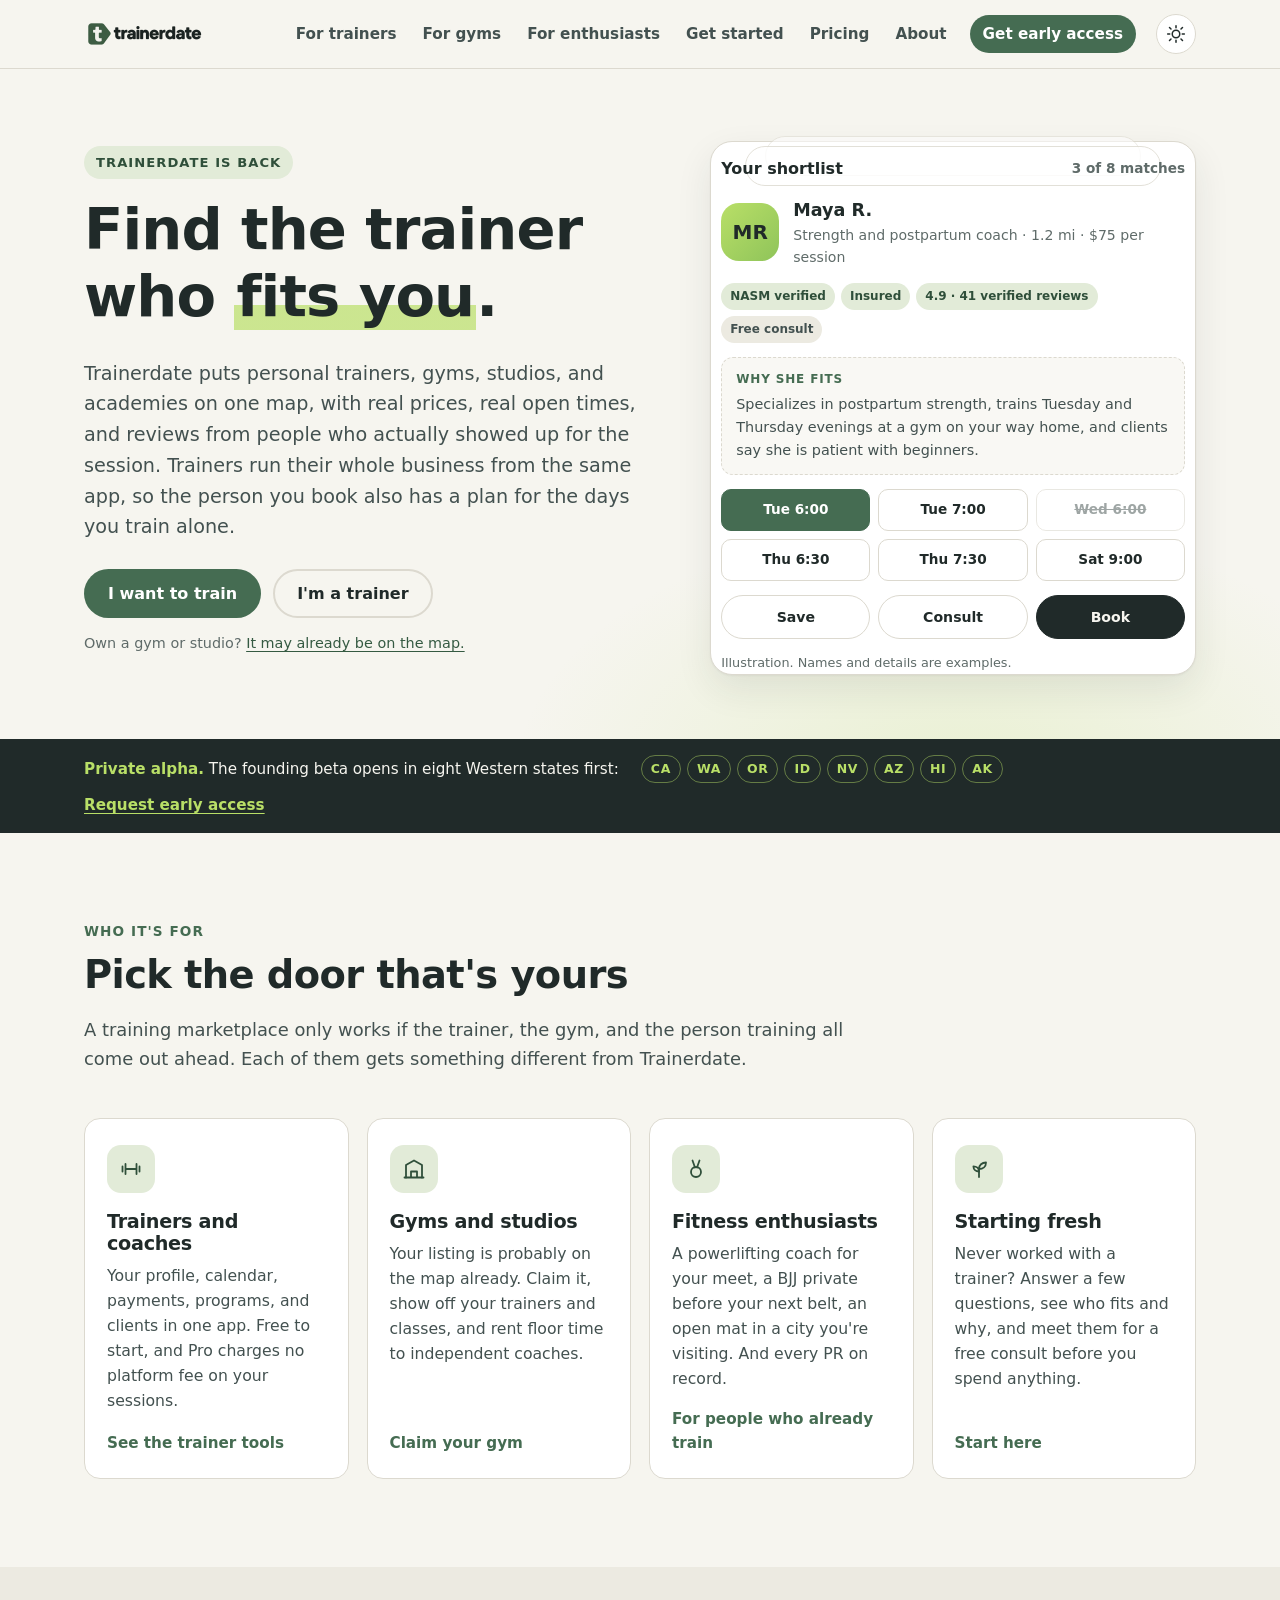
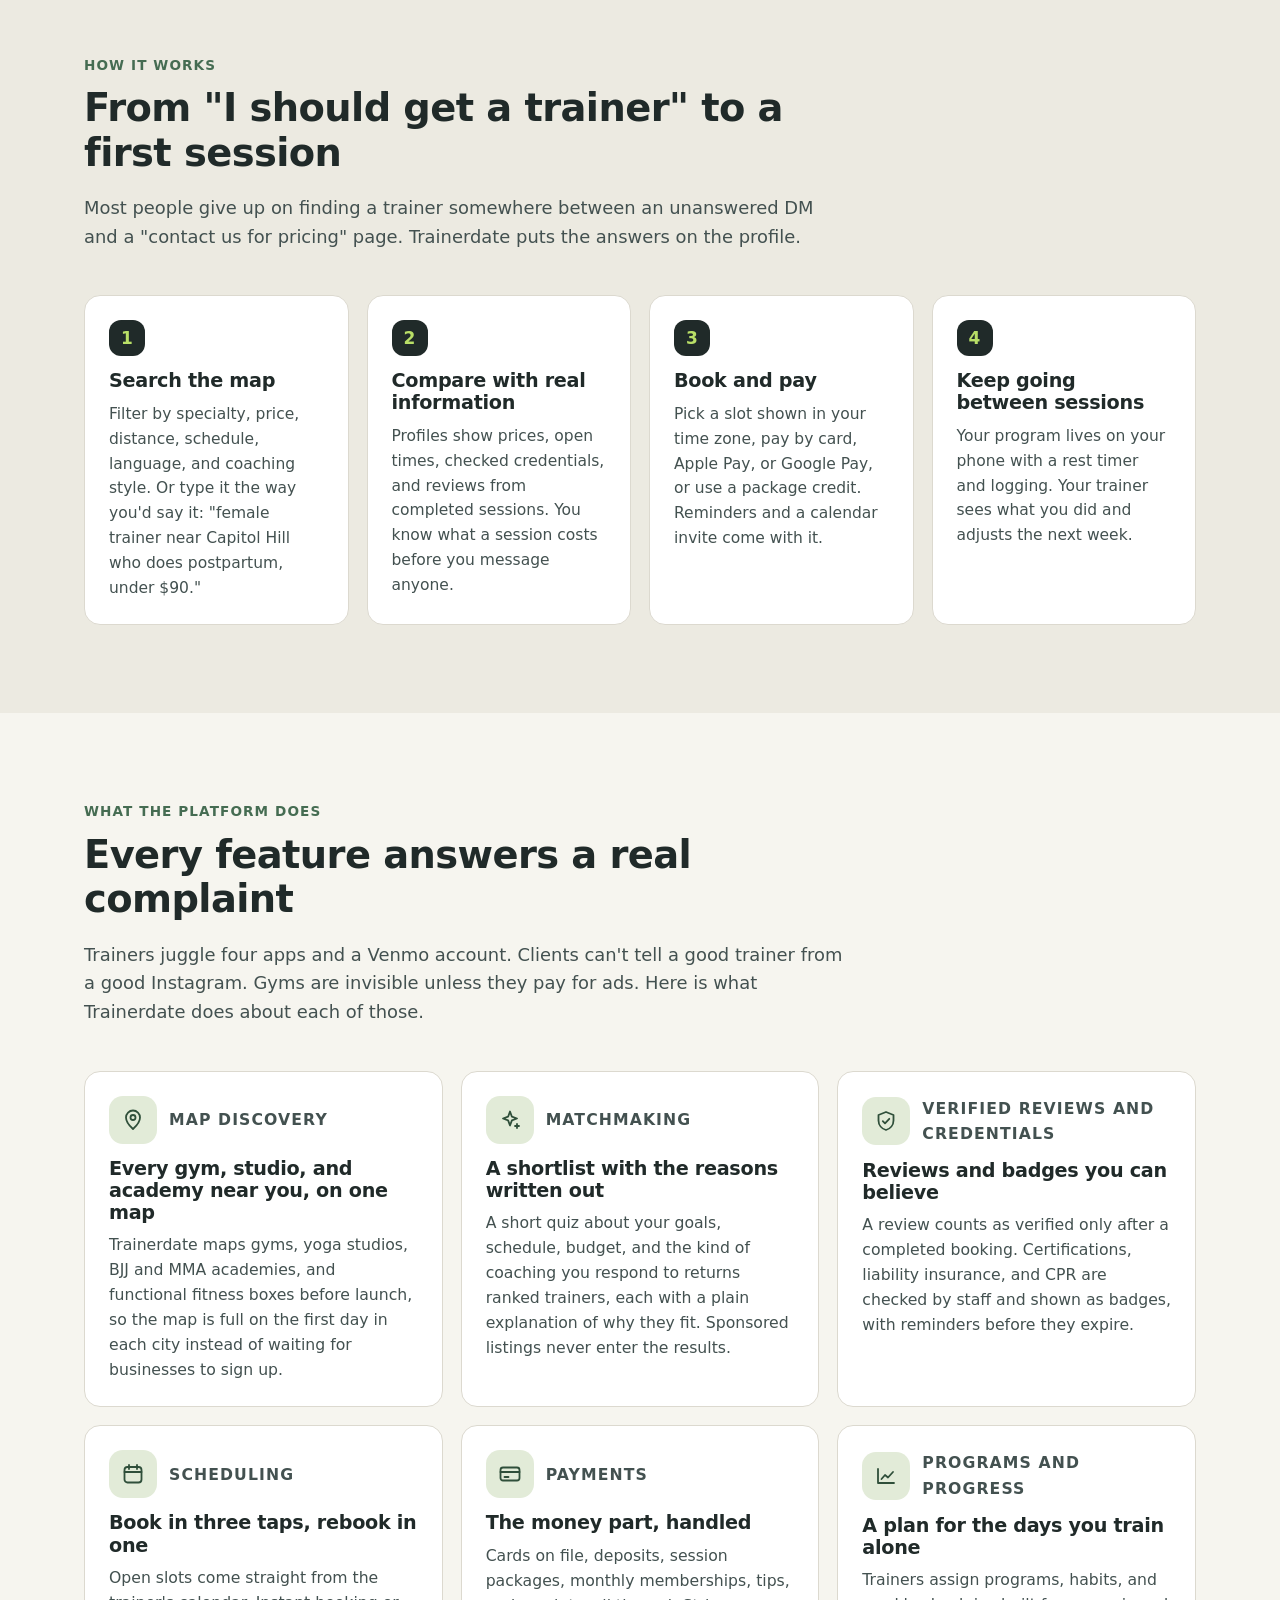
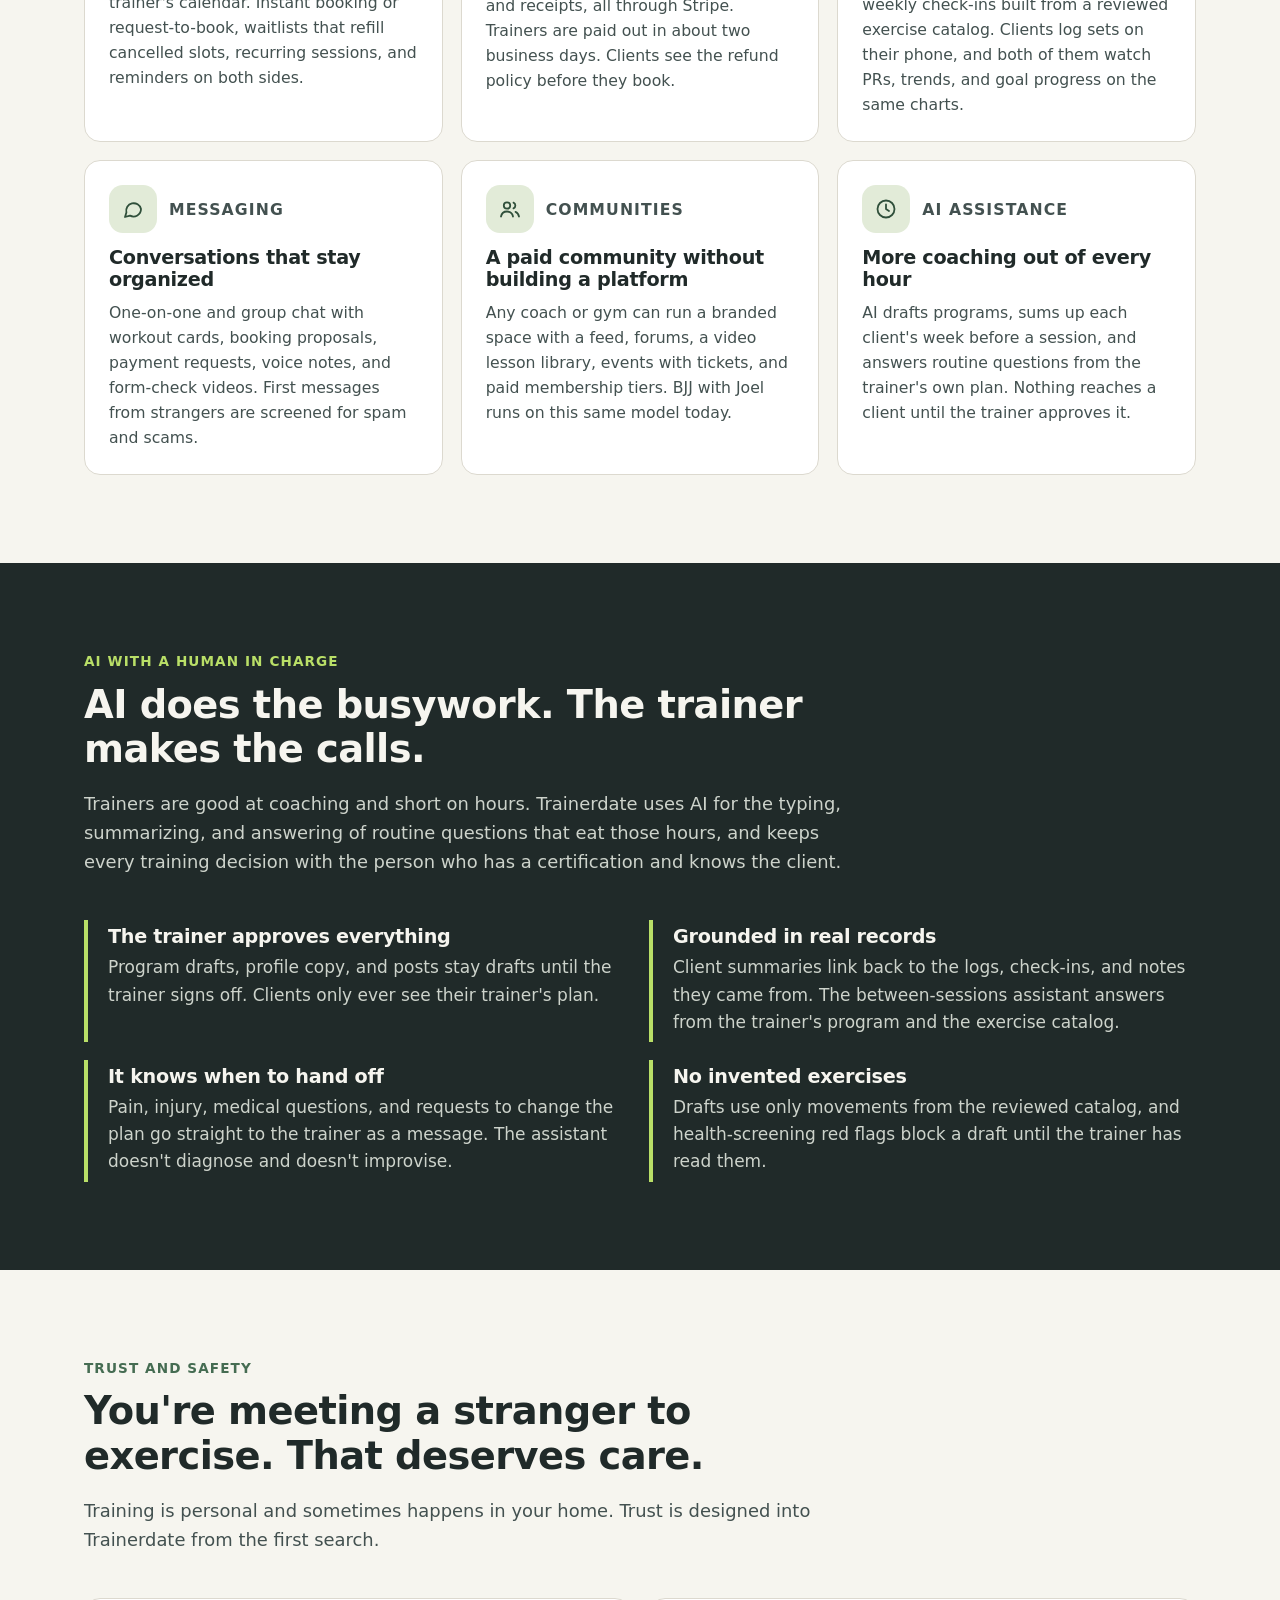
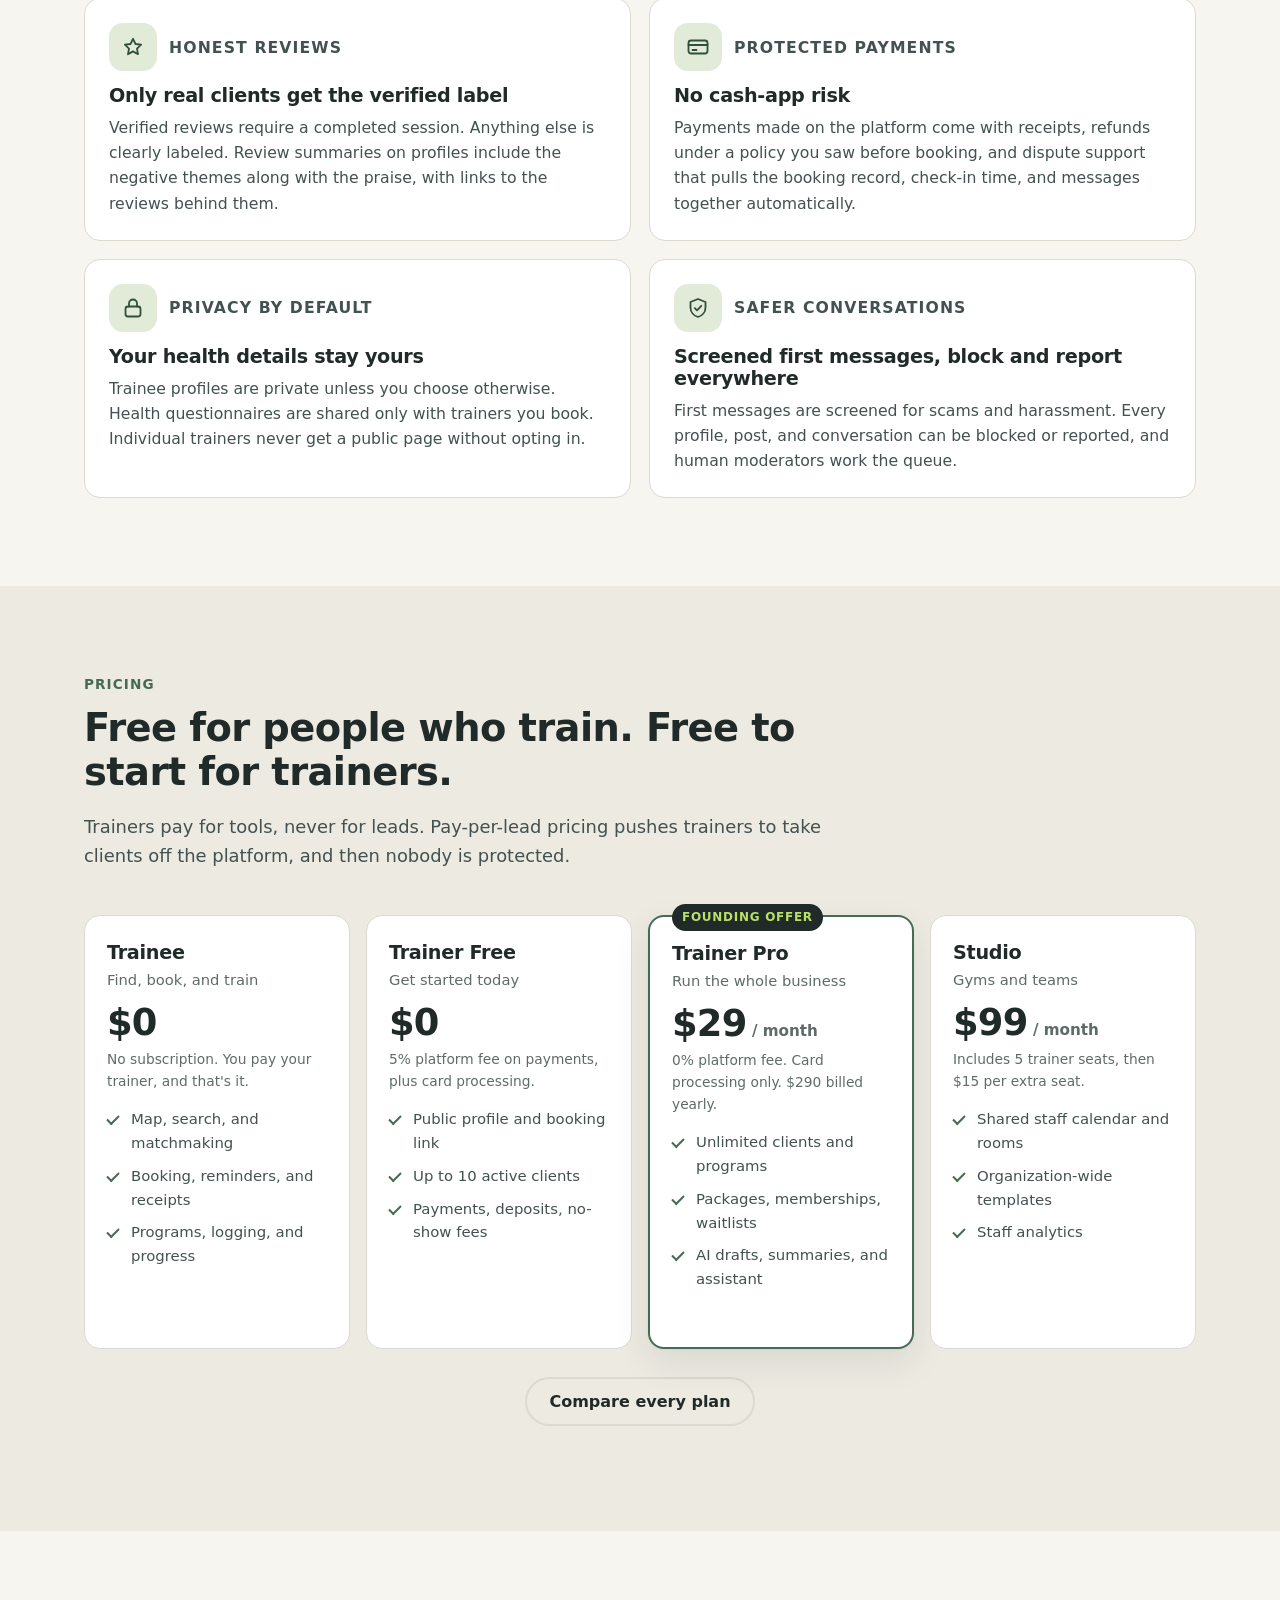
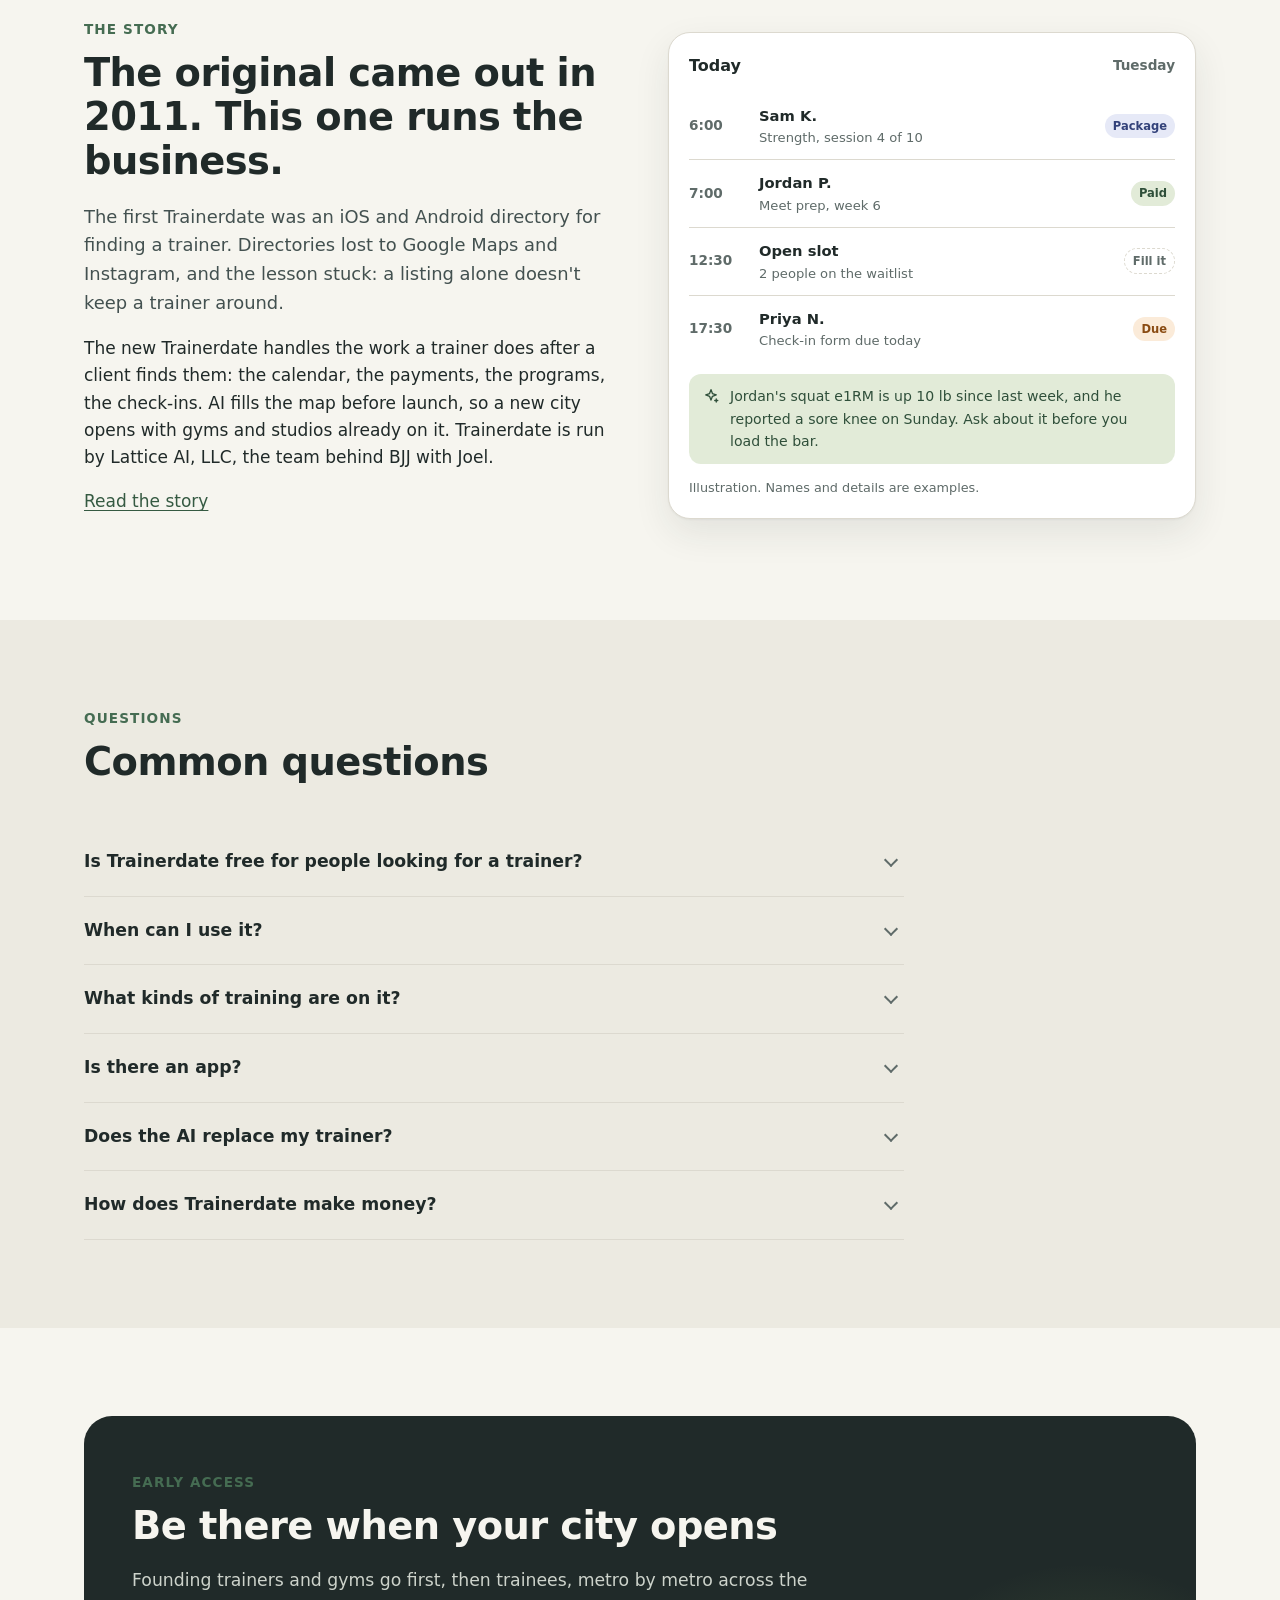
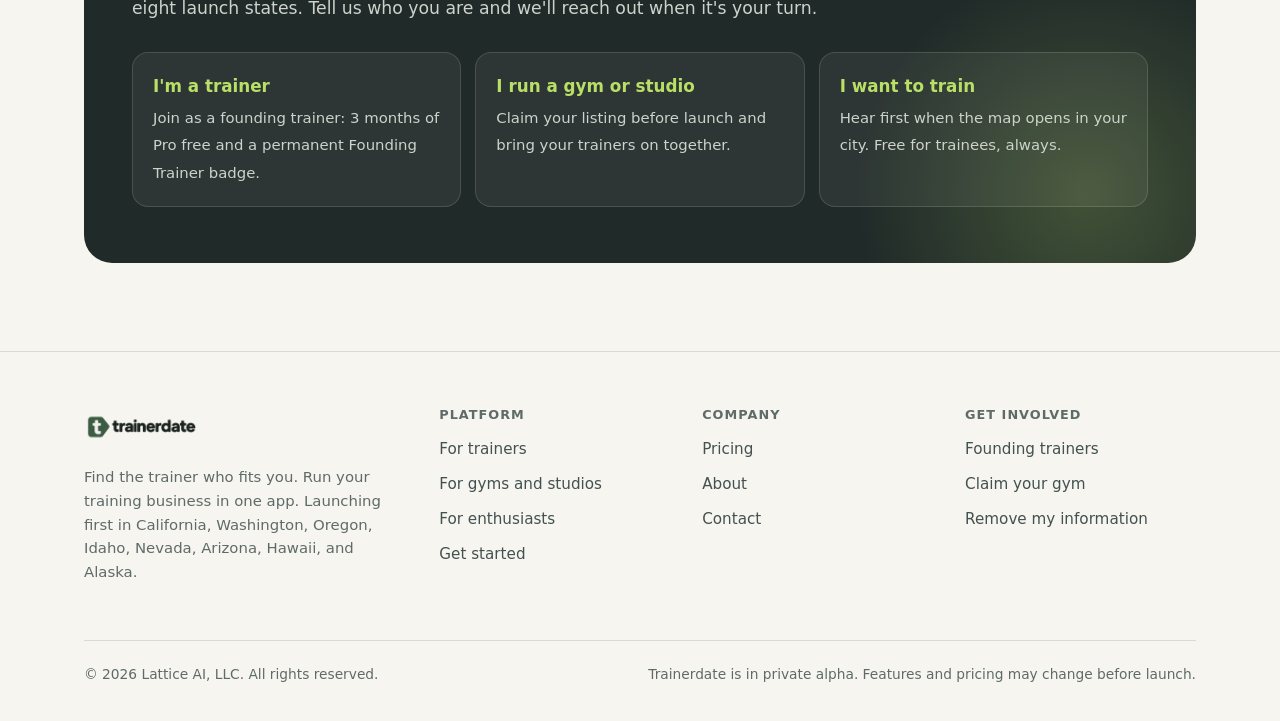
==== index.html @ c7d098d2 "Initial trainerdate.com marketing website Static site for Trainerdate with pages for trainers, gyms " ====
<!doctype html>
<html lang="en">
<head>
  <meta charset="utf-8">
  <meta name="viewport" content="width=device-width, initial-scale=1">
  <title>Trainerdate: find the trainer who fits you</title>
  <meta name="description" content="Trainers, gyms, studios, and academies on one map, with real prices, real open times, and verified reviews. Trainers run their whole business from one app. Free for trainees.">
  <meta name="theme-color" content="#202A29">
  <link rel="canonical" href="https://trainerdate.com/">
  <link rel="icon" href="assets/favicon.ico" sizes="any">
  <link rel="icon" type="image/png" sizes="192x192" href="assets/icon-192.png">
  <link rel="apple-touch-icon" href="assets/apple-touch-icon.png">
  <meta property="og:type" content="website">
  <meta property="og:site_name" content="Trainerdate">
  <meta property="og:title" content="Trainerdate: find the trainer who fits you">
  <meta property="og:description" content="Trainers, gyms, studios, and academies on one map, with real prices, real open times, and verified reviews. Trainers run their whole business from one app. Free for trainees.">
  <meta property="og:url" content="https://trainerdate.com/">
  <meta property="og:image" content="https://trainerdate.com/assets/og-image.png">
  <meta name="twitter:card" content="summary_large_image">
  <meta name="twitter:title" content="Trainerdate: find the trainer who fits you">
  <meta name="twitter:description" content="Trainers, gyms, studios, and academies on one map, with real prices, real open times, and verified reviews. Trainers run their whole business from one app. Free for trainees.">
  <meta name="twitter:image" content="https://trainerdate.com/assets/og-image.png">
  <link rel="stylesheet" href="styles.css">
  <script>
    (function () {
      try {
        var t = localStorage.getItem('td-theme');
        if (t === 'light' || t === 'dark') document.documentElement.setAttribute('data-theme', t);
      } catch (e) { /* storage unavailable */ }
    })();
  </script>
</head>
<body>
  <a class="skip-link" href="#main">Skip to content</a>

  <header class="site-header">
    <div class="container header-inner">
      <a class="brand" href="index.html" aria-label="Trainerdate home">
        <img class="logo-light" src="assets/logo-on-light.png" alt="Trainerdate" width="120" height="40">
        <img class="logo-dark" src="assets/logo-on-dark.png" alt="Trainerdate" width="120" height="40">
      </a>
      <nav class="site-nav" id="site-nav" aria-label="Main">
        <a href="trainers.html">For trainers</a>
        <a href="gyms.html">For gyms</a>
        <a href="enthusiasts.html">For enthusiasts</a>
        <a href="get-started.html">Get started</a>
        <a href="pricing.html">Pricing</a>
        <a href="about.html">About</a>
        <a class="btn btn-primary btn-small" href="#early-access">Get early access</a>
      </nav>
      <div class="header-actions">
        <button class="icon-btn" id="theme-toggle" type="button" aria-label="Switch color theme">
          <svg class="icon-sun" viewBox="0 0 24 24" aria-hidden="true"><circle cx="12" cy="12" r="4.5"/><path d="M12 2v2.5M12 19.5V22M4.2 4.2l1.8 1.8M18 18l1.8 1.8M2 12h2.5M19.5 12H22M4.2 19.8 6 18M18 6l1.8-1.8"/></svg>
          <svg class="icon-moon" viewBox="0 0 24 24" aria-hidden="true"><path d="M20 14.5A8.5 8.5 0 0 1 9.5 4a8.5 8.5 0 1 0 10.5 10.5Z"/></svg>
        </button>
        <button class="icon-btn menu-toggle" id="menu-toggle" type="button" aria-label="Open menu" aria-expanded="false" aria-controls="site-nav">
          <svg viewBox="0 0 24 24" aria-hidden="true"><path d="M4 7h16M4 12h16M4 17h16"/></svg>
        </button>
      </div>
    </div>
  </header>

  <main id="main">
    <section class="hero">
      <div class="container hero-inner">
        <div class="hero-copy">
          <p class="eyebrow">Trainerdate is back</p>
          <h1>Find the trainer who <span class="hl">fits you</span>.</h1>
          <p class="lede">Trainerdate puts personal trainers, gyms, studios, and academies on one map, with real prices, real open times, and reviews from people who actually showed up for the session. Trainers run their whole business from the same app, so the person you book also has a plan for the days you train alone.</p>
          <div class="cta-row">
            <a class="btn btn-primary" href="get-started.html">I want to train</a>
            <a class="btn btn-ghost" href="trainers.html">I'm a trainer</a>
          </div>
          <p class="fine-print">Own a gym or studio? <a href="gyms.html">It may already be on the map.</a></p>
        </div>

        <figure class="mock match-stack" aria-label="Illustration of a trainer match card">
          <div class="match-card">
            <div class="mock-title"><b>Your shortlist</b><span>3 of 8 matches</span></div>
            <div class="trainer-head">
              <div class="avatar" aria-hidden="true">MR</div>
              <div>
                <div class="trainer-name">Maya R.</div>
                <div class="trainer-meta">Strength and postpartum coach &middot; 1.2 mi &middot; $75 per session</div>
              </div>
            </div>
            <div class="badges">
              <span class="badge">NASM verified</span>
              <span class="badge">Insured</span>
              <span class="badge">4.9 &middot; 41 verified reviews</span>
              <span class="badge neutral">Free consult</span>
            </div>
            <div class="why"><b>Why she fits</b>Specializes in postpartum strength, trains Tuesday and Thursday evenings at a gym on your way home, and clients say she is patient with beginners.</div>
            <div class="slots" aria-label="Open times">
              <span class="slot on">Tue 6:00</span>
              <span class="slot">Tue 7:00</span>
              <span class="slot off">Wed 6:00</span>
              <span class="slot">Thu 6:30</span>
              <span class="slot">Thu 7:30</span>
              <span class="slot">Sat 9:00</span>
            </div>
            <div class="mock-actions" aria-hidden="true">
              <span>Save</span>
              <span>Consult</span>
              <span class="primary">Book</span>
            </div>
          </div>
          <figcaption>Illustration. Names and details are examples.</figcaption>
        </figure>
      </div>
    </section>

    <div class="status-strip">
      <div class="container">
        <span><strong>Private alpha.</strong> The founding beta opens in eight Western states first:</span>
        <span class="state-chips" aria-label="Launch states"><span>CA</span><span>WA</span><span>OR</span><span>ID</span><span>NV</span><span>AZ</span><span>HI</span><span>AK</span></span>
        <a href="#early-access">Request early access</a>
      </div>
    </div>

    <section class="section">
      <div class="container">
        <div class="section-head">
          <span class="kicker">Who it's for</span>
          <h2>Pick the door that's yours</h2>
          <p class="section-lede">A training marketplace only works if the trainer, the gym, and the person training all come out ahead. Each of them gets something different from Trainerdate.</p>
        </div>
        <div class="audiences">
          <a class="audience" href="trainers.html">
            <span class="icon-tile"><svg viewBox="0 0 24 24" aria-hidden="true"><path d="M6.5 7v10M17.5 7v10M3.5 9.5v5M20.5 9.5v5M6.5 12h11"/></svg></span>
            <h3>Trainers and coaches</h3>
            <p>Your profile, calendar, payments, programs, and clients in one app. Free to start, and Pro charges no platform fee on your sessions.</p>
            <span class="more">See the trainer tools</span>
          </a>
          <a class="audience" href="gyms.html">
            <span class="icon-tile"><svg viewBox="0 0 24 24" aria-hidden="true"><path d="M4 20.5V8l8-4.5L20 8v12.5"/><path d="M9 20.5v-6h6v6M2.5 20.5h19"/></svg></span>
            <h3>Gyms and studios</h3>
            <p>Your listing is probably on the map already. Claim it, show off your trainers and classes, and rent floor time to independent coaches.</p>
            <span class="more">Claim your gym</span>
          </a>
          <a class="audience" href="enthusiasts.html">
            <span class="icon-tile"><svg viewBox="0 0 24 24" aria-hidden="true"><circle cx="12" cy="15" r="5"/><path d="M8.5 3.5l2.5 7M15.5 3.5l-2.5 7"/></svg></span>
            <h3>Fitness enthusiasts</h3>
            <p>A powerlifting coach for your meet, a BJJ private before your next belt, an open mat in a city you're visiting. And every PR on record.</p>
            <span class="more">For people who already train</span>
          </a>
          <a class="audience" href="get-started.html">
            <span class="icon-tile"><svg viewBox="0 0 24 24" aria-hidden="true"><path d="M12 20v-8"/><path d="M12 12c0-4 3-6.5 7-6.5 0 4-3 6.5-7 6.5ZM12 14.5c0-3.2-2.4-5.2-5.6-5.2 0 3.2 2.4 5.2 5.6 5.2Z"/></svg></span>
            <h3>Starting fresh</h3>
            <p>Never worked with a trainer? Answer a few questions, see who fits and why, and meet them for a free consult before you spend anything.</p>
            <span class="more">Start here</span>
          </a>
        </div>
      </div>
    </section>

    <section class="section section-alt" id="how">
      <div class="container">
        <div class="section-head">
          <span class="kicker">How it works</span>
          <h2>From "I should get a trainer" to a first session</h2>
          <p class="section-lede">Most people give up on finding a trainer somewhere between an unanswered DM and a "contact us for pricing" page. Trainerdate puts the answers on the profile.</p>
        </div>
        <ol class="steps">
          <li>
            <span class="step-num">1</span>
            <h3>Search the map</h3>
            <p>Filter by specialty, price, distance, schedule, language, and coaching style. Or type it the way you'd say it: "female trainer near Capitol Hill who does postpartum, under $90."</p>
          </li>
          <li>
            <span class="step-num">2</span>
            <h3>Compare with real information</h3>
            <p>Profiles show prices, open times, checked credentials, and reviews from completed sessions. You know what a session costs before you message anyone.</p>
          </li>
          <li>
            <span class="step-num">3</span>
            <h3>Book and pay</h3>
            <p>Pick a slot shown in your time zone, pay by card, Apple Pay, or Google Pay, or use a package credit. Reminders and a calendar invite come with it.</p>
          </li>
          <li>
            <span class="step-num">4</span>
            <h3>Keep going between sessions</h3>
            <p>Your program lives on your phone with a rest timer and logging. Your trainer sees what you did and adjusts the next week.</p>
          </li>
        </ol>
      </div>
    </section>

    <section class="section">
      <div class="container">
        <div class="section-head">
          <span class="kicker">What the platform does</span>
          <h2>Every feature answers a real complaint</h2>
          <p class="section-lede">Trainers juggle four apps and a Venmo account. Clients can't tell a good trainer from a good Instagram. Gyms are invisible unless they pay for ads. Here is what Trainerdate does about each of those.</p>
        </div>
        <div class="caps">
          <article class="cap">
            <div class="cap-top"><span class="icon-tile"><svg viewBox="0 0 24 24" aria-hidden="true"><path d="M12 21s-7-6.2-7-11.5A7 7 0 0 1 19 9.5C19 14.8 12 21 12 21Z"/><circle cx="12" cy="9.5" r="2.5"/></svg></span><p class="cap-label">Map discovery</p></div>
            <h3>Every gym, studio, and academy near you, on one map</h3>
            <p>Trainerdate maps gyms, yoga studios, BJJ and MMA academies, and functional fitness boxes before launch, so the map is full on the first day in each city instead of waiting for businesses to sign up.</p>
          </article>
          <article class="cap">
            <div class="cap-top"><span class="icon-tile"><svg viewBox="0 0 24 24" aria-hidden="true"><path d="M12 3.5l1.9 5.2 5.1 1.8-5.1 1.9L12 17.5l-1.9-5.1L5 10.5l5.1-1.8Z"/><path d="M19 16v4M17 18h4"/></svg></span><p class="cap-label">Matchmaking</p></div>
            <h3>A shortlist with the reasons written out</h3>
            <p>A short quiz about your goals, schedule, budget, and the kind of coaching you respond to returns ranked trainers, each with a plain explanation of why they fit. Sponsored listings never enter the results.</p>
          </article>
          <article class="cap">
            <div class="cap-top"><span class="icon-tile"><svg viewBox="0 0 24 24" aria-hidden="true"><path d="M12 3l7.5 3v5.5c0 4.6-3.2 8.3-7.5 9.5-4.3-1.2-7.5-4.9-7.5-9.5V6Z"/><path d="M8.8 12.2l2.2 2.2 4.3-4.6"/></svg></span><p class="cap-label">Verified reviews and credentials</p></div>
            <h3>Reviews and badges you can believe</h3>
            <p>A review counts as verified only after a completed booking. Certifications, liability insurance, and CPR are checked by staff and shown as badges, with reminders before they expire.</p>
          </article>
          <article class="cap">
            <div class="cap-top"><span class="icon-tile"><svg viewBox="0 0 24 24" aria-hidden="true"><rect x="3.5" y="5" width="17" height="15.5" rx="3"/><path d="M3.5 10h17M8 3v4M16 3v4"/></svg></span><p class="cap-label">Scheduling</p></div>
            <h3>Book in three taps, rebook in one</h3>
            <p>Open slots come straight from the trainer's calendar. Instant booking or request-to-book, waitlists that refill cancelled slots, recurring sessions, and reminders on both sides.</p>
          </article>
          <article class="cap">
            <div class="cap-top"><span class="icon-tile"><svg viewBox="0 0 24 24" aria-hidden="true"><rect x="2.5" y="5.5" width="19" height="13" rx="2.5"/><path d="M2.5 10h19M6.5 15h4"/></svg></span><p class="cap-label">Payments</p></div>
            <h3>The money part, handled</h3>
            <p>Cards on file, deposits, session packages, monthly memberships, tips, and receipts, all through Stripe. Trainers are paid out in about two business days. Clients see the refund policy before they book.</p>
          </article>
          <article class="cap">
            <div class="cap-top"><span class="icon-tile"><svg viewBox="0 0 24 24" aria-hidden="true"><path d="M4 19V5M4 19h16"/><path d="M7.5 15l3.5-4 3 2.5L19 8"/></svg></span><p class="cap-label">Programs and progress</p></div>
            <h3>A plan for the days you train alone</h3>
            <p>Trainers assign programs, habits, and weekly check-ins built from a reviewed exercise catalog. Clients log sets on their phone, and both of them watch PRs, trends, and goal progress on the same charts.</p>
          </article>
          <article class="cap">
            <div class="cap-top"><span class="icon-tile"><svg viewBox="0 0 24 24" aria-hidden="true"><path d="M20 12a7.5 7.5 0 0 1-11 6.6L4 20l1.4-4.5A7.5 7.5 0 1 1 20 12Z"/></svg></span><p class="cap-label">Messaging</p></div>
            <h3>Conversations that stay organized</h3>
            <p>One-on-one and group chat with workout cards, booking proposals, payment requests, voice notes, and form-check videos. First messages from strangers are screened for spam and scams.</p>
          </article>
          <article class="cap">
            <div class="cap-top"><span class="icon-tile"><svg viewBox="0 0 24 24" aria-hidden="true"><circle cx="9" cy="8.5" r="3.2"/><path d="M3 19.5c.6-3.2 3-5 6-5s5.4 1.8 6 5"/><path d="M15.5 5.6a3.2 3.2 0 0 1 0 5.8M17.5 14.8c1.8.6 3 2.2 3.5 4.7"/></svg></span><p class="cap-label">Communities</p></div>
            <h3>A paid community without building a platform</h3>
            <p>Any coach or gym can run a branded space with a feed, forums, a video lesson library, events with tickets, and paid membership tiers. BJJ with Joel runs on this same model today.</p>
          </article>
          <article class="cap">
            <div class="cap-top"><span class="icon-tile"><svg viewBox="0 0 24 24" aria-hidden="true"><circle cx="12" cy="12" r="8.5"/><path d="M12 7.5V12l3 2"/></svg></span><p class="cap-label">AI assistance</p></div>
            <h3>More coaching out of every hour</h3>
            <p>AI drafts programs, sums up each client's week before a session, and answers routine questions from the trainer's own plan. Nothing reaches a client until the trainer approves it.</p>
          </article>
        </div>
      </div>
    </section>

    <section class="section band-dark">
      <div class="container">
        <div class="section-head">
          <span class="kicker">AI with a human in charge</span>
          <h2>AI does the busywork. The trainer makes the calls.</h2>
          <p class="section-lede">Trainers are good at coaching and short on hours. Trainerdate uses AI for the typing, summarizing, and answering of routine questions that eat those hours, and keeps every training decision with the person who has a certification and knows the client.</p>
        </div>
        <div class="principles">
          <div class="principle">
            <h3>The trainer approves everything</h3>
            <p>Program drafts, profile copy, and posts stay drafts until the trainer signs off. Clients only ever see their trainer's plan.</p>
          </div>
          <div class="principle">
            <h3>Grounded in real records</h3>
            <p>Client summaries link back to the logs, check-ins, and notes they came from. The between-sessions assistant answers from the trainer's program and the exercise catalog.</p>
          </div>
          <div class="principle">
            <h3>It knows when to hand off</h3>
            <p>Pain, injury, medical questions, and requests to change the plan go straight to the trainer as a message. The assistant doesn't diagnose and doesn't improvise.</p>
          </div>
          <div class="principle">
            <h3>No invented exercises</h3>
            <p>Drafts use only movements from the reviewed catalog, and health-screening red flags block a draft until the trainer has read them.</p>
          </div>
        </div>
      </div>
    </section>

    <section class="section">
      <div class="container">
        <div class="section-head">
          <span class="kicker">Trust and safety</span>
          <h2>You're meeting a stranger to exercise. That deserves care.</h2>
          <p class="section-lede">Training is personal and sometimes happens in your home. Trust is designed into Trainerdate from the first search.</p>
        </div>
        <div class="caps two">
          <article class="cap">
            <div class="cap-top"><span class="icon-tile"><svg viewBox="0 0 24 24" aria-hidden="true"><path d="M12 3.8l2.5 5.2 5.6.7-4.1 3.9 1 5.6-5-2.8-5 2.8 1-5.6-4.1-3.9 5.6-.7Z"/></svg></span><p class="cap-label">Honest reviews</p></div>
            <h3>Only real clients get the verified label</h3>
            <p>Verified reviews require a completed session. Anything else is clearly labeled. Review summaries on profiles include the negative themes along with the praise, with links to the reviews behind them.</p>
          </article>
          <article class="cap">
            <div class="cap-top"><span class="icon-tile"><svg viewBox="0 0 24 24" aria-hidden="true"><rect x="2.5" y="5.5" width="19" height="13" rx="2.5"/><path d="M2.5 10h19M6.5 15h4"/></svg></span><p class="cap-label">Protected payments</p></div>
            <h3>No cash-app risk</h3>
            <p>Payments made on the platform come with receipts, refunds under a policy you saw before booking, and dispute support that pulls the booking record, check-in time, and messages together automatically.</p>
          </article>
          <article class="cap">
            <div class="cap-top"><span class="icon-tile"><svg viewBox="0 0 24 24" aria-hidden="true"><rect x="4.5" y="10.5" width="15" height="10" rx="2.5"/><path d="M8 10.5V7.5a4 4 0 0 1 8 0v3"/></svg></span><p class="cap-label">Privacy by default</p></div>
            <h3>Your health details stay yours</h3>
            <p>Trainee profiles are private unless you choose otherwise. Health questionnaires are shared only with trainers you book. Individual trainers never get a public page without opting in.</p>
          </article>
          <article class="cap">
            <div class="cap-top"><span class="icon-tile"><svg viewBox="0 0 24 24" aria-hidden="true"><path d="M12 3l7.5 3v5.5c0 4.6-3.2 8.3-7.5 9.5-4.3-1.2-7.5-4.9-7.5-9.5V6Z"/><path d="M8.8 12.2l2.2 2.2 4.3-4.6"/></svg></span><p class="cap-label">Safer conversations</p></div>
            <h3>Screened first messages, block and report everywhere</h3>
            <p>First messages are screened for scams and harassment. Every profile, post, and conversation can be blocked or reported, and human moderators work the queue.</p>
          </article>
        </div>
      </div>
    </section>

    <section class="section section-alt">
      <div class="container">
        <div class="section-head">
          <span class="kicker">Pricing</span>
          <h2>Free for people who train. Free to start for trainers.</h2>
          <p class="section-lede">Trainers pay for tools, never for leads. Pay-per-lead pricing pushes trainers to take clients off the platform, and then nobody is protected.</p>
        </div>
        <div class="plans">
          <div class="plan">
            <h3>Trainee</h3>
            <p class="for">Find, book, and train</p>
            <div class="price">$0</div>
            <p class="price-note">No subscription. You pay your trainer, and that's it.</p>
            <ul><li>Map, search, and matchmaking</li><li>Booking, reminders, and receipts</li><li>Programs, logging, and progress</li></ul>
          </div>
          <div class="plan">
            <h3>Trainer Free</h3>
            <p class="for">Get started today</p>
            <div class="price">$0</div>
            <p class="price-note">5% platform fee on payments, plus card processing.</p>
            <ul><li>Public profile and booking link</li><li>Up to 10 active clients</li><li>Payments, deposits, no-show fees</li></ul>
          </div>
          <div class="plan featured">
            <span class="ribbon">Founding offer</span>
            <h3>Trainer Pro</h3>
            <p class="for">Run the whole business</p>
            <div class="price">$29<small> / month</small></div>
            <p class="price-note">0% platform fee. Card processing only. $290 billed yearly.</p>
            <ul><li>Unlimited clients and programs</li><li>Packages, memberships, waitlists</li><li>AI drafts, summaries, and assistant</li></ul>
          </div>
          <div class="plan">
            <h3>Studio</h3>
            <p class="for">Gyms and teams</p>
            <div class="price">$99<small> / month</small></div>
            <p class="price-note">Includes 5 trainer seats, then $15 per extra seat.</p>
            <ul><li>Shared staff calendar and rooms</li><li>Organization-wide templates</li><li>Staff analytics</li></ul>
          </div>
        </div>
        <p class="center" style="margin-top: 28px;"><a class="btn btn-ghost" href="pricing.html">Compare every plan</a></p>
      </div>
    </section>

    <section class="section">
      <div class="container feature-row">
        <div class="feature-copy">
          <span class="kicker">The story</span>
          <h2>The original came out in 2011. This one runs the business.</h2>
          <p class="section-lede">The first Trainerdate was an iOS and Android directory for finding a trainer. Directories lost to Google Maps and Instagram, and the lesson stuck: a listing alone doesn't keep a trainer around.</p>
          <p>The new Trainerdate handles the work a trainer does after a client finds them: the calendar, the payments, the programs, the check-ins. AI fills the map before launch, so a new city opens with gyms and studios already on it. Trainerdate is run by Lattice AI, LLC, the team behind BJJ with Joel.</p>
          <p><a href="about.html">Read the story</a></p>
        </div>
        <figure class="mock" aria-label="Illustration of a trainer's day">
          <div class="mock-title"><b>Today</b><span>Tuesday</span></div>
          <ul class="agenda">
            <li><time>6:00</time><span class="who">Sam K.<span class="what">Strength, session 4 of 10</span></span><span class="pill pack">Package</span></li>
            <li><time>7:00</time><span class="who">Jordan P.<span class="what">Meet prep, week 6</span></span><span class="pill paid">Paid</span></li>
            <li><time>12:30</time><span class="who">Open slot<span class="what">2 people on the waitlist</span></span><span class="pill gap">Fill it</span></li>
            <li><time>17:30</time><span class="who">Priya N.<span class="what">Check-in form due today</span></span><span class="pill due">Due</span></li>
          </ul>
          <div class="ai-note"><svg viewBox="0 0 24 24" aria-hidden="true"><path d="M12 3.5l1.9 5.2 5.1 1.8-5.1 1.9L12 17.5l-1.9-5.1L5 10.5l5.1-1.8Z"/><path d="M19 16v4M17 18h4"/></svg><span>Jordan's squat e1RM is up 10 lb since last week, and he reported a sore knee on Sunday. Ask about it before you load the bar.</span></div>
          <figcaption>Illustration. Names and details are examples.</figcaption>
        </figure>
      </div>
    </section>

    <section class="section section-alt">
      <div class="container">
        <div class="section-head">
          <span class="kicker">Questions</span>
          <h2>Common questions</h2>
        </div>
        <div class="faq">
          <details>
            <summary>Is Trainerdate free for people looking for a trainer?</summary>
            <p>Yes. Searching, booking, messaging, logging workouts, and tracking progress cost nothing. You pay your trainer for sessions, and Trainerdate adds no subscription on top.</p>
          </details>
          <details>
            <summary>When can I use it?</summary>
            <p>Trainerdate is in private alpha now. The founding beta opens in California, Washington, Oregon, Idaho, Nevada, Arizona, Hawaii, and Alaska. Trainers and gyms come first so the map is full when trainees arrive. Request early access below and we'll tell you when your area opens.</p>
          </details>
          <details>
            <summary>What kinds of training are on it?</summary>
            <p>Launch disciplines are personal training, BJJ, MMA, yoga, and CrossFit-style training. Pilates, boxing, Muay Thai, kettlebell, mobility, running, pre and postnatal, senior fitness, and the rest of the modality list follow.</p>
          </details>
          <details>
            <summary>Is there an app?</summary>
            <p>One app for iOS and Android that adapts to your role, so a trainer who also trains with someone else doesn't need two apps. Everything also works on the web. App Store and Google Play links appear here at launch.</p>
          </details>
          <details>
            <summary>Does the AI replace my trainer?</summary>
            <p>No. It drafts programs for your trainer to edit, summarizes your progress for them, and answers routine questions from their plan. Your trainer approves every program and can see every conversation, and anything about pain or injury goes straight to them.</p>
          </details>
          <details>
            <summary>How does Trainerdate make money?</summary>
            <p>Trainers and gyms subscribe for tools (Pro, Studio, and the Creator add-on for paid communities), and Trainer Free carries a 5% platform fee on payments. We don't sell leads. Any sponsored placement is labeled and kept out of matchmaking.</p>
          </details>
        </div>
      </div>
    </section>

    <section class="section" id="early-access">
      <div class="container">
        <div class="cta-band">
          <span class="kicker">Early access</span>
          <h2>Be there when your city opens</h2>
          <p>Founding trainers and gyms go first, then trainees, metro by metro across the eight launch states. Tell us who you are and we'll reach out when it's your turn.</p>
          <div class="cta-grid">
            <a class="cta-option" href="mailto:hello@latticetech.ai?subject=Founding%20trainer%20early%20access">
              <b>I'm a trainer</b>
              <span>Join as a founding trainer: 3 months of Pro free and a permanent Founding Trainer badge.</span>
            </a>
            <a class="cta-option" href="mailto:hello@latticetech.ai?subject=Claim%20my%20gym%20on%20Trainerdate">
              <b>I run a gym or studio</b>
              <span>Claim your listing before launch and bring your trainers on together.</span>
            </a>
            <a class="cta-option" href="mailto:hello@latticetech.ai?subject=Trainerdate%20early%20access">
              <b>I want to train</b>
              <span>Hear first when the map opens in your city. Free for trainees, always.</span>
            </a>
          </div>
        </div>
      </div>
    </section>
  </main>

  <footer class="site-footer">
    <div class="container">
      <div class="footer-grid">
        <div class="footer-brand">
          <img class="logo-light" src="assets/logo-on-light.png" alt="Trainerdate" width="114" height="38">
          <img class="logo-dark" src="assets/logo-on-dark.png" alt="Trainerdate" width="114" height="38">
          <p>Find the trainer who fits you. Run your training business in one app. Launching first in California, Washington, Oregon, Idaho, Nevada, Arizona, Hawaii, and Alaska.</p>
        </div>
        <div>
          <h4>Platform</h4>
          <ul>
            <li><a href="trainers.html">For trainers</a></li>
            <li><a href="gyms.html">For gyms and studios</a></li>
            <li><a href="enthusiasts.html">For enthusiasts</a></li>
            <li><a href="get-started.html">Get started</a></li>
          </ul>
        </div>
        <div>
          <h4>Company</h4>
          <ul>
            <li><a href="pricing.html">Pricing</a></li>
            <li><a href="about.html">About</a></li>
            <li><a href="mailto:hello@latticetech.ai?subject=Hello%20Trainerdate">Contact</a></li>
          </ul>
        </div>
        <div>
          <h4>Get involved</h4>
          <ul>
            <li><a href="mailto:hello@latticetech.ai?subject=Founding%20trainer%20early%20access">Founding trainers</a></li>
            <li><a href="mailto:hello@latticetech.ai?subject=Claim%20my%20gym%20on%20Trainerdate">Claim your gym</a></li>
            <li><a href="mailto:hello@latticetech.ai?subject=Remove%20my%20information">Remove my information</a></li>
          </ul>
        </div>
      </div>
      <div class="footer-bottom">
        <span>&copy; 2026 Lattice AI, LLC. All rights reserved.</span>
        <span>Trainerdate is in private alpha. Features and pricing may change before launch.</span>
      </div>
    </div>
  </footer>

  <script src="script.js"></script>
</body>
</html>
---- styles.css ----
/* Trainerdate website. Brand palette: Graphite #202A29, Forest #456C52, Leaf #B9DF67, Chalk #F6F5EF.
   Light and dark themes via CSS variables; dark follows the system unless the visitor picks one. */

:root {
  --graphite: #202A29;
  --forest: #456C52;
  --leaf: #B9DF67;
  --chalk: #F6F5EF;

  --bg: #F6F5EF;
  --bg-alt: #ECEAE1;
  --surface: #FFFFFF;
  --surface-2: #F9F8F4;
  --ink: #202A29;
  --ink-soft: #435150;
  --ink-faint: #5F6B69;
  --brand: #456C52;
  --brand-strong: #355A42;
  --on-brand: #FFFFFF;
  --brand-soft: #E2EBD8;
  --on-brand-soft: #2F4F3A;
  --accent: #B9DF67;
  --on-accent: #202A29;
  --border: #DCD9CF;
  --shadow: 0 1px 2px rgba(32, 42, 41, 0.05), 0 14px 36px rgba(32, 42, 41, 0.09);
  --focus: #2F6FD0;
  --radius: 16px;
  --radius-sm: 10px;
  --font: ui-rounded, "SF Pro Rounded", "Nunito", "Segoe UI", system-ui, -apple-system, Roboto, "Helvetica Neue", Arial, sans-serif;
  color-scheme: light;
}

@media (prefers-color-scheme: dark) {
  :root:not([data-theme="light"]) {
    --bg: #161D1C;
    --bg-alt: #1B2423;
    --surface: #202A29;
    --surface-2: #243030;
    --ink: #F6F5EF;
    --ink-soft: #CDD3CB;
    --ink-faint: #9DA8A2;
    --brand: #B9DF67;
    --brand-strong: #CDEA8E;
    --on-brand: #202A29;
    --brand-soft: #2A3A2D;
    --on-brand-soft: #CDEA8E;
    --border: #2F3C3A;
    --shadow: 0 1px 2px rgba(0, 0, 0, 0.3), 0 14px 36px rgba(0, 0, 0, 0.35);
    --focus: #8DC2FF;
    color-scheme: dark;
  }
}

:root[data-theme="dark"] {
  --bg: #161D1C;
  --bg-alt: #1B2423;
  --surface: #202A29;
  --surface-2: #243030;
  --ink: #F6F5EF;
  --ink-soft: #CDD3CB;
  --ink-faint: #9DA8A2;
  --brand: #B9DF67;
  --brand-strong: #CDEA8E;
  --on-brand: #202A29;
  --brand-soft: #2A3A2D;
  --on-brand-soft: #CDEA8E;
  --border: #2F3C3A;
  --shadow: 0 1px 2px rgba(0, 0, 0, 0.3), 0 14px 36px rgba(0, 0, 0, 0.35);
  --focus: #8DC2FF;
  color-scheme: dark;
}

*, *::before, *::after { box-sizing: border-box; }

html { scroll-behavior: smooth; -webkit-text-size-adjust: 100%; }

@media (prefers-reduced-motion: reduce) {
  html { scroll-behavior: auto; }
  *, *::before, *::after { transition: none !important; animation: none !important; }
}

body {
  margin: 0;
  font-family: var(--font);
  font-size: 17px;
  line-height: 1.6;
  color: var(--ink);
  background: var(--bg);
  overflow-x: hidden;
}

img { max-width: 100%; height: auto; }

a { color: var(--brand-strong); text-underline-offset: 3px; }
a:hover { text-decoration-thickness: 2px; }

:focus-visible { outline: 3px solid var(--focus); outline-offset: 2px; border-radius: 4px; }

h1, h2, h3, h4 { line-height: 1.15; margin: 0 0 0.5em; letter-spacing: -0.015em; }
h1 { font-size: clamp(2.2rem, 5.2vw, 3.6rem); font-weight: 800; }
h2 { font-size: clamp(1.7rem, 3.4vw, 2.4rem); font-weight: 800; }
h3 { font-size: 1.2rem; font-weight: 750; }
p { margin: 0 0 1em; }

.container { width: 100%; max-width: 1160px; margin: 0 auto; padding: 0 24px; }
.narrow { max-width: 780px; }

.skip-link {
  position: absolute; left: -9999px; top: 8px; z-index: 100;
  background: var(--surface); color: var(--ink); padding: 8px 14px; border-radius: 8px;
}
.skip-link:focus { left: 8px; }

/* Header */

.site-header {
  position: sticky; top: 0; z-index: 50;
  background: color-mix(in srgb, var(--bg) 88%, transparent);
  backdrop-filter: saturate(140%) blur(10px);
  -webkit-backdrop-filter: saturate(140%) blur(10px);
  border-bottom: 1px solid var(--border);
}
.header-inner { display: flex; align-items: center; gap: 20px; height: 68px; }

.brand { display: inline-flex; align-items: center; flex-shrink: 0; }
.brand img { height: 40px; width: auto; display: block; }
.logo-dark { display: none !important; }
:root[data-theme="dark"] .logo-light { display: none !important; }
:root[data-theme="dark"] .logo-dark { display: block !important; }
@media (prefers-color-scheme: dark) {
  :root:not([data-theme="light"]) .logo-light { display: none !important; }
  :root:not([data-theme="light"]) .logo-dark { display: block !important; }
}

.site-nav { display: flex; align-items: center; gap: 4px; margin-left: auto; }
.site-nav a {
  color: var(--ink-soft) !important; text-decoration: none; font-weight: 650; font-size: 0.95rem;
  padding: 8px 11px; border-radius: 999px;
}
.site-nav a:hover { color: var(--ink) !important; background: var(--bg-alt); }
.site-nav a[aria-current="page"] { color: var(--ink) !important; background: var(--brand-soft); }
.site-nav .btn { margin-left: 8px; color: var(--on-brand) !important; }
.site-nav .btn:hover { background: var(--brand-strong); color: var(--on-brand) !important; }

.header-actions { display: flex; align-items: center; gap: 6px; }
.icon-btn {
  display: inline-grid; place-items: center; width: 40px; height: 40px;
  border-radius: 999px; border: 1px solid var(--border); background: var(--surface);
  color: var(--ink); cursor: pointer; padding: 0;
}
.icon-btn:hover { background: var(--bg-alt); }
.icon-btn svg { width: 20px; height: 20px; fill: none; stroke: currentColor; stroke-width: 1.8; stroke-linecap: round; stroke-linejoin: round; }
.icon-moon { display: none; }
:root[data-theme="dark"] .icon-sun { display: none; }
:root[data-theme="dark"] .icon-moon { display: block; }
@media (prefers-color-scheme: dark) {
  :root:not([data-theme="light"]) .icon-sun { display: none; }
  :root:not([data-theme="light"]) .icon-moon { display: block; }
}
.menu-toggle { display: none; }

@media (max-width: 1020px) {
  .menu-toggle { display: inline-grid; }
  .header-actions { margin-left: auto; }
  .site-nav {
    display: none; position: absolute; top: 68px; left: 0; right: 0;
    flex-direction: column; align-items: stretch; gap: 2px;
    background: var(--bg); border-bottom: 1px solid var(--border); padding: 12px 16px 18px;
    box-shadow: var(--shadow);
  }
  .site-nav.open { display: flex; }
  .site-nav a { padding: 12px 14px; font-size: 1rem; }
  .site-nav .btn { margin: 8px 0 0; text-align: center; }
}

/* Buttons */

.btn {
  display: inline-flex; align-items: center; justify-content: center; gap: 8px;
  font: inherit; font-weight: 750; font-size: 1rem; line-height: 1.2;
  padding: 13px 22px; border-radius: 999px; border: 2px solid transparent;
  text-decoration: none; cursor: pointer; transition: background 0.15s, transform 0.15s;
}
.btn:hover { transform: translateY(-1px); text-decoration: none; }
.btn-primary { background: var(--brand); color: var(--on-brand) !important; }
.btn-primary:hover { background: var(--brand-strong); }
.btn-ghost { background: transparent; color: var(--ink) !important; border-color: var(--border); }
.btn-ghost:hover { background: var(--surface); border-color: var(--ink-faint); }
.btn-leaf { background: var(--leaf); color: var(--graphite) !important; }
.btn-leaf:hover { background: #CBEA8A; }
.btn-outline-light { background: transparent; color: var(--chalk) !important; border-color: rgba(246, 245, 239, 0.35); }
.btn-outline-light:hover { border-color: var(--chalk); }
.btn-small { padding: 9px 16px; font-size: 0.92rem; }

.cta-row { display: flex; flex-wrap: wrap; gap: 12px; margin: 26px 0 14px; }
.fine-print { font-size: 0.9rem; color: var(--ink-faint); }

/* Hero */

.hero { padding: 72px 0 64px; position: relative; overflow: hidden; }
.hero::before {
  content: ""; position: absolute; inset: auto -10% -45% 40%; height: 520px;
  background: radial-gradient(closest-side, color-mix(in srgb, var(--accent) 38%, transparent), transparent);
  pointer-events: none; opacity: 0.55;
}
.hero-inner { display: grid; grid-template-columns: 1.08fr 0.92fr; gap: 56px; align-items: center; position: relative; }
.hero-copy .lede { font-size: 1.2rem; color: var(--ink-soft); max-width: 36em; }
.hero-simple { padding: 64px 0 40px; }
.hero-simple .lede { font-size: 1.2rem; color: var(--ink-soft); max-width: 40em; }

.eyebrow {
  display: inline-flex; align-items: center; gap: 8px;
  font-size: 0.82rem; font-weight: 800; letter-spacing: 0.08em; text-transform: uppercase;
  color: var(--on-brand-soft); background: var(--brand-soft);
  padding: 6px 12px; border-radius: 999px; margin-bottom: 18px;
}
.eyebrow svg { width: 14px; height: 14px; fill: currentColor; }

.hl { background: linear-gradient(transparent 62%, color-mix(in srgb, var(--accent) 70%, transparent) 62%); padding: 0 2px; }
:root[data-theme="dark"] .hl { background: none; color: var(--leaf); padding: 0; }
@media (prefers-color-scheme: dark) { :root:not([data-theme="light"]) .hl { background: none; color: var(--leaf); padding: 0; } }

@media (max-width: 900px) {
  .hero { padding: 44px 0 40px; }
  .hero-inner { grid-template-columns: 1fr; gap: 40px; }
}

/* Status strip */

.status-strip { background: var(--graphite); color: var(--chalk); }
.status-strip .container { display: flex; flex-wrap: wrap; align-items: center; gap: 10px 22px; padding-top: 16px; padding-bottom: 16px; font-size: 0.95rem; }
.status-strip strong { color: var(--leaf); }
.status-strip a { color: var(--leaf) !important; font-weight: 700; }
.state-chips { display: flex; flex-wrap: wrap; gap: 6px; }
.state-chips span {
  font-size: 0.78rem; font-weight: 800; letter-spacing: 0.05em;
  border: 1px solid rgba(185, 223, 103, 0.45); color: var(--leaf);
  padding: 3px 9px; border-radius: 999px;
}

/* Sections */

.section { padding: 88px 0; }
.section-alt { background: var(--bg-alt); }
.section-tight { padding: 64px 0; }
.section-head { max-width: 760px; margin-bottom: 44px; }
.section-head.center { margin-left: auto; margin-right: auto; text-align: center; }
.section-lede { font-size: 1.12rem; color: var(--ink-soft); }
.kicker { font-size: 0.85rem; font-weight: 800; letter-spacing: 0.08em; text-transform: uppercase; color: var(--brand); margin-bottom: 10px; display: block; }

@media (max-width: 700px) {
  .section { padding: 64px 0; }
  .section-tight { padding: 48px 0; }
}

/* Dark band (graphite in both themes) */

.band-dark { background: var(--graphite); color: var(--chalk); }
.band-dark h2, .band-dark h3 { color: var(--chalk); }
.band-dark .section-lede, .band-dark p { color: #CDD3CB; }
.band-dark .kicker { color: var(--leaf); }
.band-dark a:not(.btn) { color: var(--leaf) !important; }

/* Audience cards */

.audiences { display: grid; grid-template-columns: repeat(4, 1fr); gap: 18px; }
.audience {
  display: flex; flex-direction: column; background: var(--surface); border: 1px solid var(--border);
  border-radius: var(--radius); padding: 26px 22px 22px; text-decoration: none; color: var(--ink) !important;
  transition: transform 0.15s, box-shadow 0.15s, border-color 0.15s;
}
.audience:hover { transform: translateY(-3px); box-shadow: var(--shadow); border-color: var(--brand); text-decoration: none; }
.audience .icon-tile { margin-bottom: 18px; }
.audience h3 { margin-bottom: 8px; }
.audience p { color: var(--ink-soft); font-size: 0.98rem; flex: 1; }
.audience .more { font-weight: 750; color: var(--brand); font-size: 0.95rem; }
:root[data-theme="dark"] .audience .more { color: var(--leaf); }

@media (max-width: 980px) { .audiences { grid-template-columns: repeat(2, 1fr); } }
@media (max-width: 560px) { .audiences { grid-template-columns: 1fr; } }

.icon-tile {
  width: 48px; height: 48px; border-radius: 14px; display: grid; place-items: center;
  background: var(--brand-soft); color: var(--on-brand-soft); flex-shrink: 0;
}
.icon-tile svg { width: 24px; height: 24px; fill: none; stroke: currentColor; stroke-width: 1.8; stroke-linecap: round; stroke-linejoin: round; }
.band-dark .icon-tile { background: rgba(185, 223, 103, 0.14); color: var(--leaf); }

/* Capability to benefit cards */

.caps { display: grid; grid-template-columns: repeat(3, 1fr); gap: 18px; }
.caps.two { grid-template-columns: repeat(2, 1fr); }
.cap {
  background: var(--surface); border: 1px solid var(--border); border-radius: var(--radius);
  padding: 24px; display: flex; flex-direction: column;
}
.cap-top { display: flex; align-items: center; gap: 12px; margin-bottom: 14px; }
.cap-label { font-size: 0.78rem; font-weight: 800; letter-spacing: 0.07em; text-transform: uppercase; color: var(--ink-faint); margin: 0; }
.cap h3 { margin-bottom: 8px; }
.cap p { color: var(--ink-soft); font-size: 0.98rem; margin-bottom: 0.6em; }
.cap p:last-child { margin-bottom: 0; }
.cap ul { margin: 4px 0 0; padding-left: 1.1em; color: var(--ink-soft); font-size: 0.95rem; }
.cap li { margin-bottom: 4px; }
.band-dark .cap { background: #273332; border-color: #34423F; }
.band-dark .cap-label { color: #9DA8A2; }

.tag-soon {
  display: inline-block; font-size: 0.7rem; font-weight: 800; letter-spacing: 0.06em; text-transform: uppercase;
  padding: 3px 8px; border-radius: 999px; background: var(--bg-alt); color: var(--ink-faint);
  border: 1px solid var(--border); vertical-align: middle; margin-left: 6px; white-space: nowrap;
}
.band-dark .tag-soon { background: transparent; color: #9DA8A2; border-color: #3B4946; }

@media (max-width: 980px) { .caps { grid-template-columns: repeat(2, 1fr); } }
@media (max-width: 640px) { .caps, .caps.two { grid-template-columns: 1fr; } }

/* Feature rows: copy beside an illustration */

.feature-row { display: grid; grid-template-columns: 1fr 1fr; gap: 56px; align-items: center; }
.feature-row + .feature-row { margin-top: 88px; }
.feature-row.reverse > :first-child { order: 2; }
.feature-copy .points { list-style: none; padding: 0; margin: 18px 0 0; }
.feature-copy .points li { position: relative; padding-left: 30px; margin-bottom: 12px; color: var(--ink-soft); }
.feature-copy .points li::before {
  content: ""; position: absolute; left: 0; top: 5px; width: 18px; height: 18px; border-radius: 6px;
  background: var(--brand-soft) url("data:image/svg+xml,%3Csvg xmlns='http://www.w3.org/2000/svg' viewBox='0 0 24 24' fill='none' stroke='%23456C52' stroke-width='3' stroke-linecap='round' stroke-linejoin='round'%3E%3Cpath d='M6 12.5l4 4 8-9'/%3E%3C/svg%3E") center / 13px no-repeat;
}
.feature-copy .points strong { color: var(--ink); }

@media (max-width: 900px) {
  .feature-row { grid-template-columns: 1fr; gap: 32px; }
  .feature-row.reverse > :first-child { order: 0; }
  .feature-row + .feature-row { margin-top: 64px; }
}

/* Illustrations (HTML mockups) */

.mock {
  background: var(--surface); border: 1px solid var(--border); border-radius: 22px;
  box-shadow: var(--shadow); padding: 20px; margin: 0; position: relative;
}
.mock figcaption, .mock-caption { font-size: 0.8rem; color: var(--ink-faint); margin-top: 14px; }
.mock-title { display: flex; justify-content: space-between; align-items: center; font-size: 0.85rem; color: var(--ink-faint); font-weight: 700; margin-bottom: 14px; }
.mock-title b { color: var(--ink); font-size: 1rem; }

.match-stack { position: relative; padding: 14px 10px 0; }
.match-stack::before, .match-stack::after {
  content: ""; position: absolute; left: 34px; right: 34px; height: 40px; border-radius: 22px;
  background: var(--surface); border: 1px solid var(--border);
}
.match-stack::before { top: -6px; opacity: 0.55; left: 54px; right: 54px; }
.match-stack::after { top: 4px; opacity: 0.8; }
.match-card { position: relative; z-index: 1; }

.trainer-head { display: flex; gap: 14px; align-items: center; }
.avatar {
  width: 58px; height: 58px; border-radius: 18px; flex-shrink: 0; display: grid; place-items: center;
  font-weight: 800; font-size: 1.25rem; color: var(--graphite);
  background: linear-gradient(135deg, var(--leaf), #8FC45A);
}
.avatar.forest { background: linear-gradient(135deg, #5D8A6A, var(--forest)); color: var(--chalk); }
.avatar.sm { width: 40px; height: 40px; border-radius: 12px; font-size: 0.95rem; }
.trainer-name { font-weight: 800; font-size: 1.1rem; }
.trainer-meta { font-size: 0.88rem; color: var(--ink-faint); }
.badges { display: flex; flex-wrap: wrap; gap: 6px; margin: 14px 0; }
.badge {
  font-size: 0.75rem; font-weight: 750; padding: 4px 9px; border-radius: 999px;
  background: var(--brand-soft); color: var(--on-brand-soft);
}
.badge.neutral { background: var(--bg-alt); color: var(--ink-soft); }
.why {
  background: var(--surface-2); border: 1px dashed var(--border); border-radius: 12px; padding: 12px 14px;
  font-size: 0.9rem; color: var(--ink-soft);
}
.why b { display: block; font-size: 0.75rem; letter-spacing: 0.07em; text-transform: uppercase; color: var(--brand); margin-bottom: 4px; }
:root[data-theme="dark"] .why b { color: var(--leaf); }
.slots { display: grid; grid-template-columns: repeat(3, 1fr); gap: 8px; margin-top: 14px; }
.slot {
  text-align: center; font-size: 0.85rem; font-weight: 750; padding: 9px 4px; border-radius: 10px;
  border: 1px solid var(--border); color: var(--ink);
}
.slot.on { background: var(--brand); border-color: var(--brand); color: var(--on-brand); }
.slot.off { color: var(--ink-faint); text-decoration: line-through; opacity: 0.6; }
.mock-actions { display: flex; gap: 8px; margin-top: 14px; }
.mock-actions span {
  flex: 1; text-align: center; font-size: 0.88rem; font-weight: 800; padding: 10px; border-radius: 999px;
  border: 1px solid var(--border);
}
.mock-actions span.primary { background: var(--graphite); color: var(--chalk); border-color: var(--graphite); }
:root[data-theme="dark"] .mock-actions span.primary { background: var(--leaf); color: var(--graphite); border-color: var(--leaf); }
@media (prefers-color-scheme: dark) {
  :root:not([data-theme="light"]) .mock-actions span.primary { background: var(--leaf); color: var(--graphite); border-color: var(--leaf); }
  :root:not([data-theme="light"]) .why b, :root:not([data-theme="light"]) .audience .more { color: var(--leaf); }
}

.agenda { list-style: none; margin: 0; padding: 0; }
.agenda li {
  display: grid; grid-template-columns: 58px 1fr auto; gap: 12px; align-items: center;
  padding: 11px 0; border-top: 1px solid var(--border); font-size: 0.92rem;
}
.agenda li:first-child { border-top: none; }
.agenda time { font-weight: 800; color: var(--ink-faint); font-size: 0.85rem; }
.agenda .who { font-weight: 750; }
.agenda .what { display: block; color: var(--ink-faint); font-size: 0.82rem; font-weight: 500; }
.pill { font-size: 0.72rem; font-weight: 800; padding: 3px 8px; border-radius: 999px; white-space: nowrap; }
.pill.paid { background: var(--brand-soft); color: var(--on-brand-soft); }
.pill.pack { background: #E6E9F7; color: #33427A; }
.pill.due { background: #FBEBD9; color: #8A4B12; }
.pill.gap { background: transparent; color: var(--ink-faint); border: 1px dashed var(--border); }
:root[data-theme="dark"] .pill.pack { background: #273150; color: #B9C6F2; }
:root[data-theme="dark"] .pill.due { background: #3D2C1A; color: #F3C58F; }
@media (prefers-color-scheme: dark) {
  :root:not([data-theme="light"]) .pill.pack { background: #273150; color: #B9C6F2; }
  :root:not([data-theme="light"]) .pill.due { background: #3D2C1A; color: #F3C58F; }
}
.ai-note {
  margin-top: 12px; display: flex; gap: 10px; align-items: flex-start; font-size: 0.88rem;
  background: var(--brand-soft); color: var(--on-brand-soft); border-radius: 12px; padding: 11px 13px;
}
.ai-note svg { width: 18px; height: 18px; flex-shrink: 0; margin-top: 2px; fill: none; stroke: currentColor; stroke-width: 1.8; stroke-linecap: round; stroke-linejoin: round; }

.chart { width: 100%; height: auto; display: block; }
.chart .grid { stroke: var(--border); stroke-width: 1; }
.chart .line { fill: none; stroke: var(--brand); stroke-width: 3; stroke-linecap: round; stroke-linejoin: round; }
.chart .area { fill: color-mix(in srgb, var(--brand) 14%, transparent); }
.chart .dot { fill: var(--surface); stroke: var(--brand); stroke-width: 3; }
.chart text { fill: var(--ink-faint); font-size: 11px; font-family: var(--font); }
.stats { display: grid; grid-template-columns: repeat(3, 1fr); gap: 10px; margin-bottom: 14px; }
.stat { background: var(--surface-2); border: 1px solid var(--border); border-radius: 12px; padding: 10px 12px; }
.stat b { display: block; font-size: 1.2rem; }
.stat span { font-size: 0.76rem; color: var(--ink-faint); font-weight: 650; }

.workout { list-style: none; margin: 0; padding: 0; }
.workout li { display: flex; justify-content: space-between; align-items: center; padding: 10px 0; border-top: 1px solid var(--border); font-size: 0.92rem; }
.workout li:first-child { border-top: none; }
.workout .ex { font-weight: 750; }
.workout .rx { color: var(--ink-faint); font-size: 0.85rem; }
.check { width: 22px; height: 22px; border-radius: 7px; border: 2px solid var(--border); flex-shrink: 0; }
.check.done { background: var(--brand) url("data:image/svg+xml,%3Csvg xmlns='http://www.w3.org/2000/svg' viewBox='0 0 24 24' fill='none' stroke='white' stroke-width='3.2' stroke-linecap='round' stroke-linejoin='round'%3E%3Cpath d='M6 12.5l4 4 8-9'/%3E%3C/svg%3E") center / 14px no-repeat; border-color: var(--brand); }
.chat { display: flex; flex-direction: column; gap: 8px; margin-top: 14px; }
.bubble { max-width: 86%; padding: 9px 13px; border-radius: 16px; font-size: 0.88rem; line-height: 1.45; }
.bubble.me { align-self: flex-end; background: var(--graphite); color: var(--chalk); border-bottom-right-radius: 5px; }
.bubble.bot { align-self: flex-start; background: var(--surface-2); border: 1px solid var(--border); border-bottom-left-radius: 5px; }
:root[data-theme="dark"] .bubble.me { background: var(--leaf); color: var(--graphite); }
@media (prefers-color-scheme: dark) { :root:not([data-theme="light"]) .bubble.me { background: var(--leaf); color: var(--graphite); } }

.listing-map {
  height: 150px; border-radius: 14px; margin-bottom: 14px; position: relative; overflow: hidden;
  background:
    linear-gradient(90deg, transparent 48%, color-mix(in srgb, var(--ink-faint) 18%, transparent) 48%, color-mix(in srgb, var(--ink-faint) 18%, transparent) 52%, transparent 52%),
    linear-gradient(0deg, transparent 58%, color-mix(in srgb, var(--ink-faint) 18%, transparent) 58%, color-mix(in srgb, var(--ink-faint) 18%, transparent) 61%, transparent 61%),
    linear-gradient(35deg, transparent 30%, color-mix(in srgb, var(--ink-faint) 12%, transparent) 30%, color-mix(in srgb, var(--ink-faint) 12%, transparent) 33%, transparent 33%),
    var(--brand-soft);
}
.pin {
  position: absolute; width: 30px; height: 30px; border-radius: 50% 50% 50% 0; transform: rotate(-45deg);
  background: var(--forest); border: 3px solid var(--surface); box-shadow: 0 2px 6px rgba(0,0,0,0.2);
}
.pin.leaf { background: var(--leaf); }
.pin.big { width: 40px; height: 40px; background: var(--graphite); }
:root[data-theme="dark"] .pin.big { background: var(--chalk); }
.claim-banner {
  display: flex; justify-content: space-between; align-items: center; gap: 10px;
  background: var(--graphite); color: var(--chalk); border-radius: 12px; padding: 11px 14px; font-size: 0.88rem; margin-top: 14px;
}
.claim-banner span:last-child { background: var(--leaf); color: var(--graphite); font-weight: 800; border-radius: 999px; padding: 5px 12px; font-size: 0.8rem; white-space: nowrap; }
.kv { display: grid; grid-template-columns: auto 1fr; gap: 6px 16px; font-size: 0.9rem; margin: 12px 0 0; }
.kv dt { color: var(--ink-faint); font-weight: 650; }
.kv dd { margin: 0; font-weight: 650; }

/* Steps */

.steps { list-style: none; padding: 0; margin: 0; display: grid; grid-template-columns: repeat(4, 1fr); gap: 18px; counter-reset: step; }
.steps.three { grid-template-columns: repeat(3, 1fr); }
.steps li { background: var(--surface); border: 1px solid var(--border); border-radius: var(--radius); padding: 24px; }
.step-num {
  display: inline-grid; place-items: center; width: 36px; height: 36px; border-radius: 12px;
  background: var(--graphite); color: var(--leaf); font-weight: 800; margin-bottom: 14px;
}
:root[data-theme="dark"] .step-num { background: var(--leaf); color: var(--graphite); }
@media (prefers-color-scheme: dark) { :root:not([data-theme="light"]) .step-num { background: var(--leaf); color: var(--graphite); } }
.steps p { color: var(--ink-soft); font-size: 0.97rem; margin: 0; }
@media (max-width: 980px) { .steps, .steps.three { grid-template-columns: repeat(2, 1fr); } }
@media (max-width: 600px) { .steps, .steps.three { grid-template-columns: 1fr; } }

/* Timeline */

.timeline { list-style: none; margin: 0; padding: 0; position: relative; }
.timeline::before { content: ""; position: absolute; left: 17px; top: 8px; bottom: 8px; width: 2px; background: var(--border); }
.timeline li { position: relative; padding: 0 0 30px 58px; }
.timeline li:last-child { padding-bottom: 0; }
.timeline .dotnum {
  position: absolute; left: 0; top: 0; width: 36px; height: 36px; border-radius: 999px;
  background: var(--brand); color: var(--on-brand); display: grid; place-items: center; font-weight: 800; font-size: 0.85rem;
}
.timeline h3 { margin-bottom: 4px; }
.timeline p { color: var(--ink-soft); margin: 0; }
.timeline .when { font-size: 0.8rem; font-weight: 800; letter-spacing: 0.07em; text-transform: uppercase; color: var(--ink-faint); }

/* Comparison table */

.table-wrap { overflow-x: auto; border: 1px solid var(--border); border-radius: var(--radius); background: var(--surface); }
table { width: 100%; border-collapse: collapse; font-size: 0.95rem; }
th, td { text-align: left; padding: 14px 18px; border-bottom: 1px solid var(--border); vertical-align: top; }
thead th { font-size: 0.8rem; letter-spacing: 0.06em; text-transform: uppercase; color: var(--ink-faint); background: var(--surface-2); }
tbody tr:last-child td, tbody tr:last-child th { border-bottom: none; }
tbody th { font-weight: 750; }
td.yes { color: var(--brand); font-weight: 750; }
:root[data-theme="dark"] td.yes { color: var(--leaf); }
.col-us { background: color-mix(in srgb, var(--brand-soft) 55%, transparent); }

/* Pricing */

.plans { display: grid; grid-template-columns: repeat(4, 1fr); gap: 16px; align-items: stretch; }
.plan {
  background: var(--surface); border: 1px solid var(--border); border-radius: var(--radius);
  padding: 26px 22px; display: flex; flex-direction: column; position: relative;
}
.plan.featured { border: 2px solid var(--brand); box-shadow: var(--shadow); }
.plan .ribbon {
  position: absolute; top: -13px; left: 22px; background: var(--graphite); color: var(--leaf);
  font-size: 0.75rem; font-weight: 800; letter-spacing: 0.06em; text-transform: uppercase; padding: 4px 10px; border-radius: 999px;
}
.plan h3 { margin-bottom: 4px; }
.plan .for { color: var(--ink-faint); font-size: 0.92rem; margin-bottom: 14px; }
.price { font-size: 2.3rem; font-weight: 800; letter-spacing: -0.02em; line-height: 1; }
.price small { font-size: 0.95rem; font-weight: 650; color: var(--ink-faint); letter-spacing: 0; }
.price-note { font-size: 0.86rem; color: var(--ink-faint); margin: 6px 0 16px; min-height: 2.6em; }
.plan ul { list-style: none; padding: 0; margin: 0 0 20px; flex: 1; }
.plan li { position: relative; padding-left: 24px; margin-bottom: 9px; font-size: 0.93rem; color: var(--ink-soft); }
.plan li::before { content: ""; position: absolute; left: 0; top: 7px; width: 12px; height: 7px; border-left: 2.5px solid var(--brand); border-bottom: 2.5px solid var(--brand); transform: rotate(-45deg); }
.plan .btn { width: 100%; }
@media (max-width: 1020px) { .plans { grid-template-columns: repeat(2, 1fr); row-gap: 28px; } }
@media (max-width: 600px) { .plans { grid-template-columns: 1fr; } }

.callout {
  display: grid; grid-template-columns: auto 1fr auto; gap: 22px; align-items: center;
  background: var(--graphite); color: var(--chalk); border-radius: 22px; padding: 28px 30px;
}
.callout h3 { color: var(--chalk); margin-bottom: 4px; font-size: 1.35rem; }
.callout p { color: #CDD3CB; margin: 0; }
.callout img { width: 64px; height: 64px; border-radius: 16px; }
@media (max-width: 760px) { .callout { grid-template-columns: 1fr; } }

/* Quote / principle */

.principles { display: grid; grid-template-columns: repeat(2, 1fr); gap: 18px; }
.principle { border-left: 4px solid var(--leaf); padding: 6px 0 6px 20px; }
.principle h3 { margin-bottom: 6px; }
.principle p { margin: 0; }
@media (max-width: 700px) { .principles { grid-template-columns: 1fr; } }

/* FAQ */

.faq { max-width: 820px; }
.faq details { border-bottom: 1px solid var(--border); padding: 4px 0; }
.faq summary {
  cursor: pointer; list-style: none; font-weight: 750; font-size: 1.08rem; padding: 16px 40px 16px 0; position: relative;
}
.faq summary::-webkit-details-marker { display: none; }
.faq summary::after {
  content: ""; position: absolute; right: 8px; top: 50%; width: 10px; height: 10px; margin-top: -7px;
  border-right: 2.5px solid var(--ink-faint); border-bottom: 2.5px solid var(--ink-faint); transform: rotate(45deg); transition: transform 0.2s;
}
.faq details[open] summary::after { transform: rotate(225deg); margin-top: -2px; }
.faq details p { color: var(--ink-soft); margin: 0 0 18px; }

/* CTA band */

.cta-band { background: var(--graphite); color: var(--chalk); border-radius: 28px; padding: 56px 48px; position: relative; overflow: hidden; }
.cta-band::after {
  content: ""; position: absolute; right: -120px; bottom: -160px; width: 460px; height: 460px; pointer-events: none;
  background: radial-gradient(closest-side, rgba(185, 223, 103, 0.22), transparent);
}
.cta-band h2 { color: var(--chalk); max-width: 18em; }
.cta-band p { color: #CDD3CB; max-width: 40em; font-size: 1.08rem; }
.cta-grid { display: grid; grid-template-columns: repeat(3, 1fr); gap: 14px; margin-top: 30px; position: relative; z-index: 1; }
.cta-option {
  background: rgba(246, 245, 239, 0.06); border: 1px solid rgba(246, 245, 239, 0.14); border-radius: 16px; padding: 20px;
  text-decoration: none; color: var(--chalk) !important; display: block; transition: background 0.15s, border-color 0.15s;
}
.cta-option:hover { background: rgba(185, 223, 103, 0.1); border-color: var(--leaf); text-decoration: none; }
.cta-option b { display: block; font-size: 1.05rem; margin-bottom: 4px; color: var(--leaf); }
.cta-option span { font-size: 0.93rem; color: #CDD3CB; }
@media (max-width: 820px) { .cta-band { padding: 40px 24px; } .cta-grid { grid-template-columns: 1fr; } }

/* Prose pages */

.prose { max-width: 760px; }
.prose p, .prose li { color: var(--ink-soft); font-size: 1.05rem; }
.prose h2 { margin-top: 1.6em; }
.prose blockquote { margin: 1.4em 0; padding: 4px 0 4px 20px; border-left: 4px solid var(--leaf); font-size: 1.15rem; color: var(--ink); }

/* Footer */

.site-footer { border-top: 1px solid var(--border); padding: 56px 0 36px; margin-top: 0; background: var(--bg); }
.footer-grid { display: grid; grid-template-columns: 1.4fr 1fr 1fr 1fr; gap: 32px; }
.footer-grid h4 { font-size: 0.8rem; letter-spacing: 0.08em; text-transform: uppercase; color: var(--ink-faint); margin-bottom: 12px; }
.footer-grid ul { list-style: none; padding: 0; margin: 0; }
.footer-grid li { margin-bottom: 8px; }
.footer-grid a { color: var(--ink-soft) !important; text-decoration: none; font-size: 0.95rem; }
.footer-grid a:hover { color: var(--ink) !important; text-decoration: underline; }
.footer-brand img { height: 38px; width: auto; margin-bottom: 12px; }
.footer-brand p { color: var(--ink-faint); font-size: 0.93rem; max-width: 22em; }
.footer-bottom { display: flex; flex-wrap: wrap; justify-content: space-between; gap: 10px; margin-top: 40px; padding-top: 22px; border-top: 1px solid var(--border); font-size: 0.86rem; color: var(--ink-faint); }
@media (max-width: 820px) { .footer-grid { grid-template-columns: 1fr 1fr; } .footer-brand { grid-column: 1 / -1; } }

/* Utilities */

.mt-0 { margin-top: 0; }
.mb-0 { margin-bottom: 0; }
.center { text-align: center; }
.muted { color: var(--ink-faint); }
.visually-hidden { position: absolute !important; width: 1px; height: 1px; overflow: hidden; clip: rect(0 0 0 0); white-space: nowrap; }

/* Plan cards placed on a dark band */
.band-dark .plan li::before { border-color: var(--leaf); }
.band-dark .feature-copy .points li { color: #CDD3CB; }
.band-dark .feature-copy .points strong { color: var(--chalk); }

/* Keep grid children from forcing horizontal overflow on narrow screens */
.hero-inner > *, .feature-row > *, .caps > *, .audiences > *, .plans > *, .steps > * { min-width: 0; }
@media (max-width: 900px) {
  .hero-inner, .feature-row { grid-template-columns: minmax(0, 1fr); }
}
.plans.three { grid-template-columns: repeat(3, 1fr); }
@media (max-width: 1020px) { .plans.three { grid-template-columns: 1fr; max-width: 560px; margin: 0 auto; } }
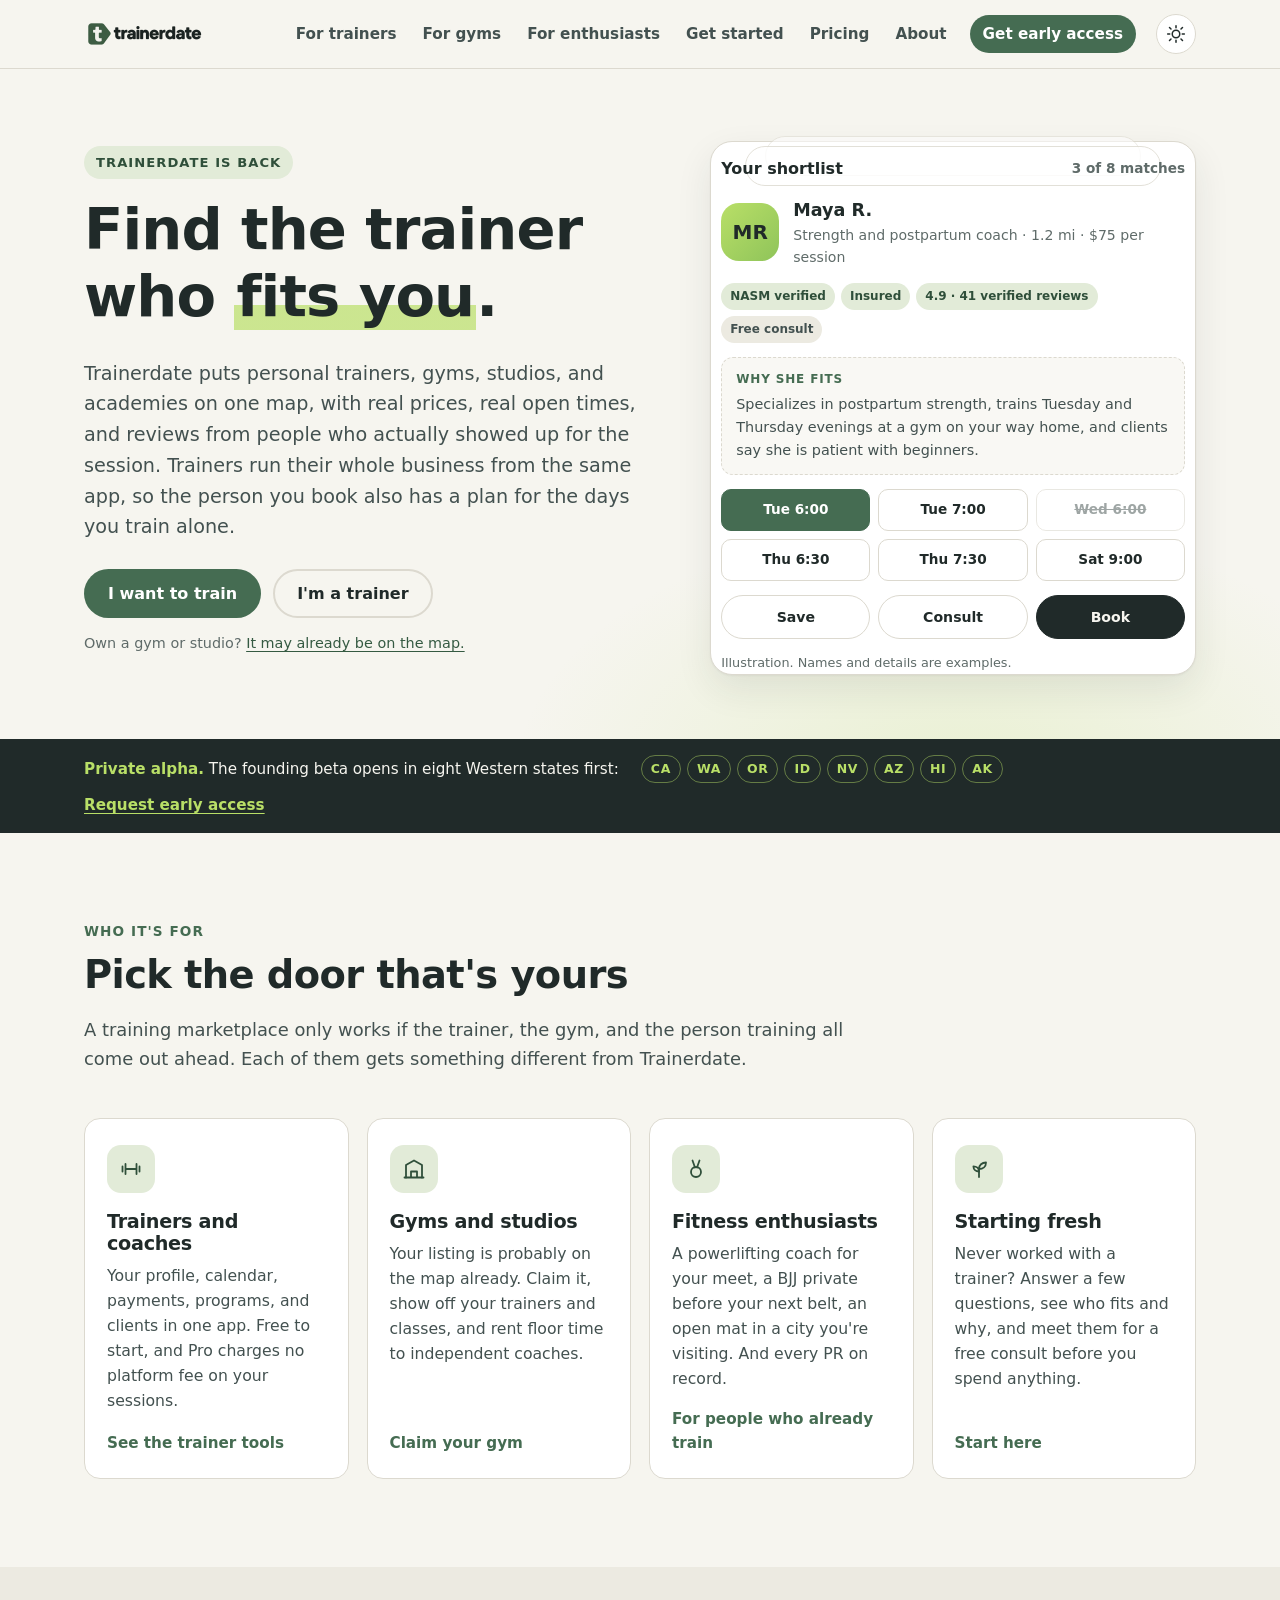
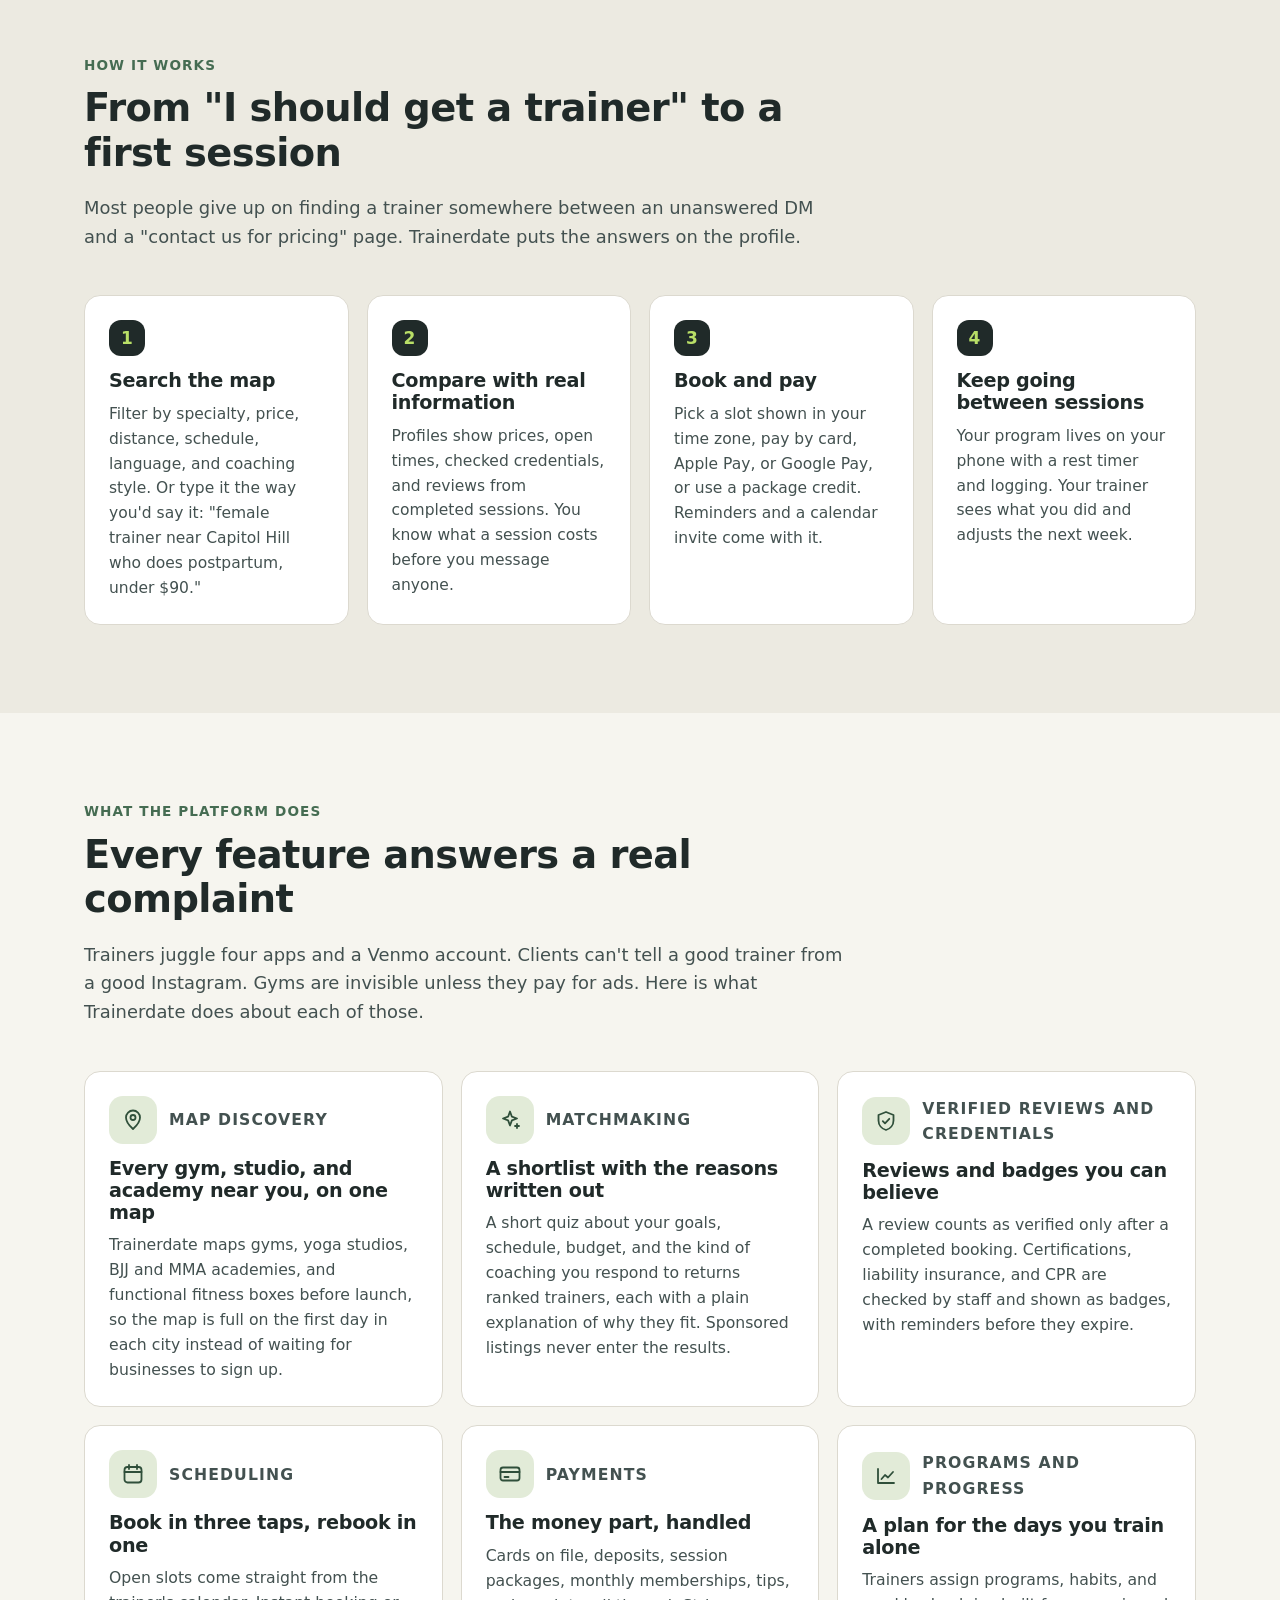
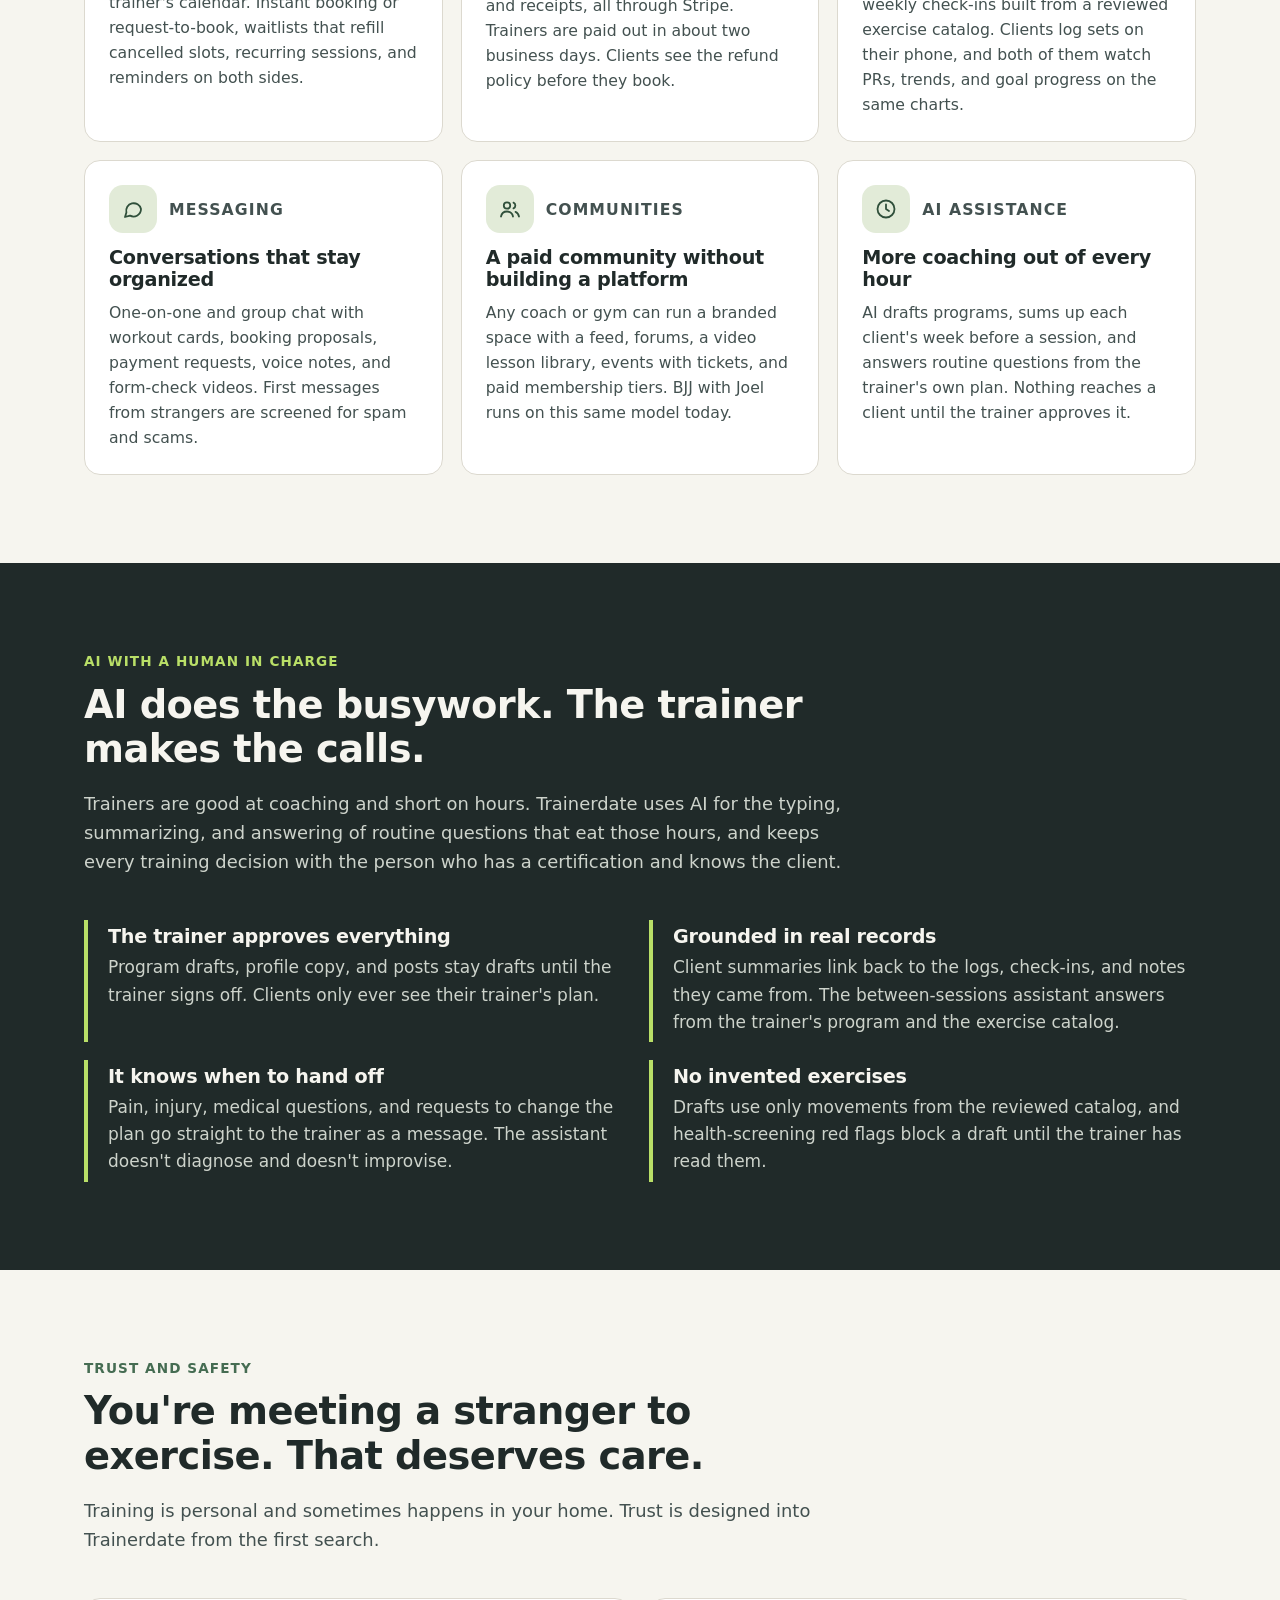
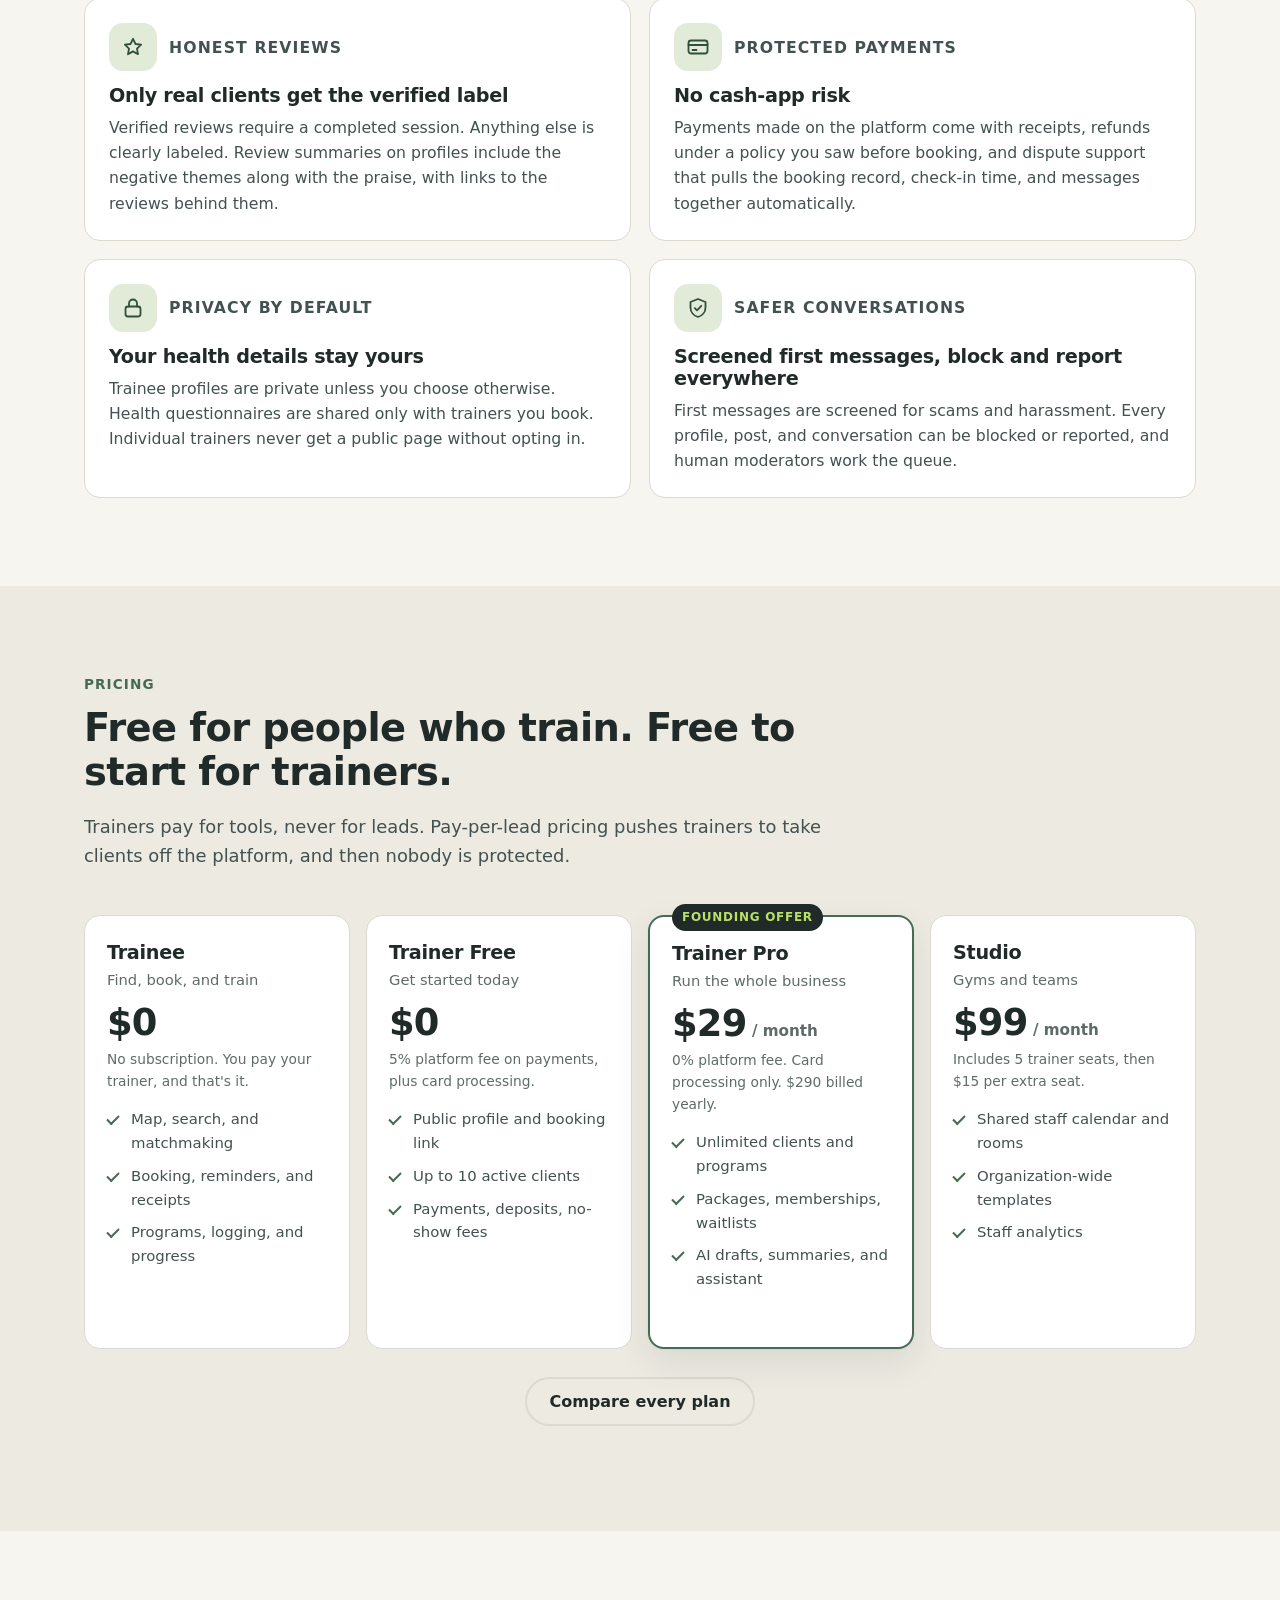
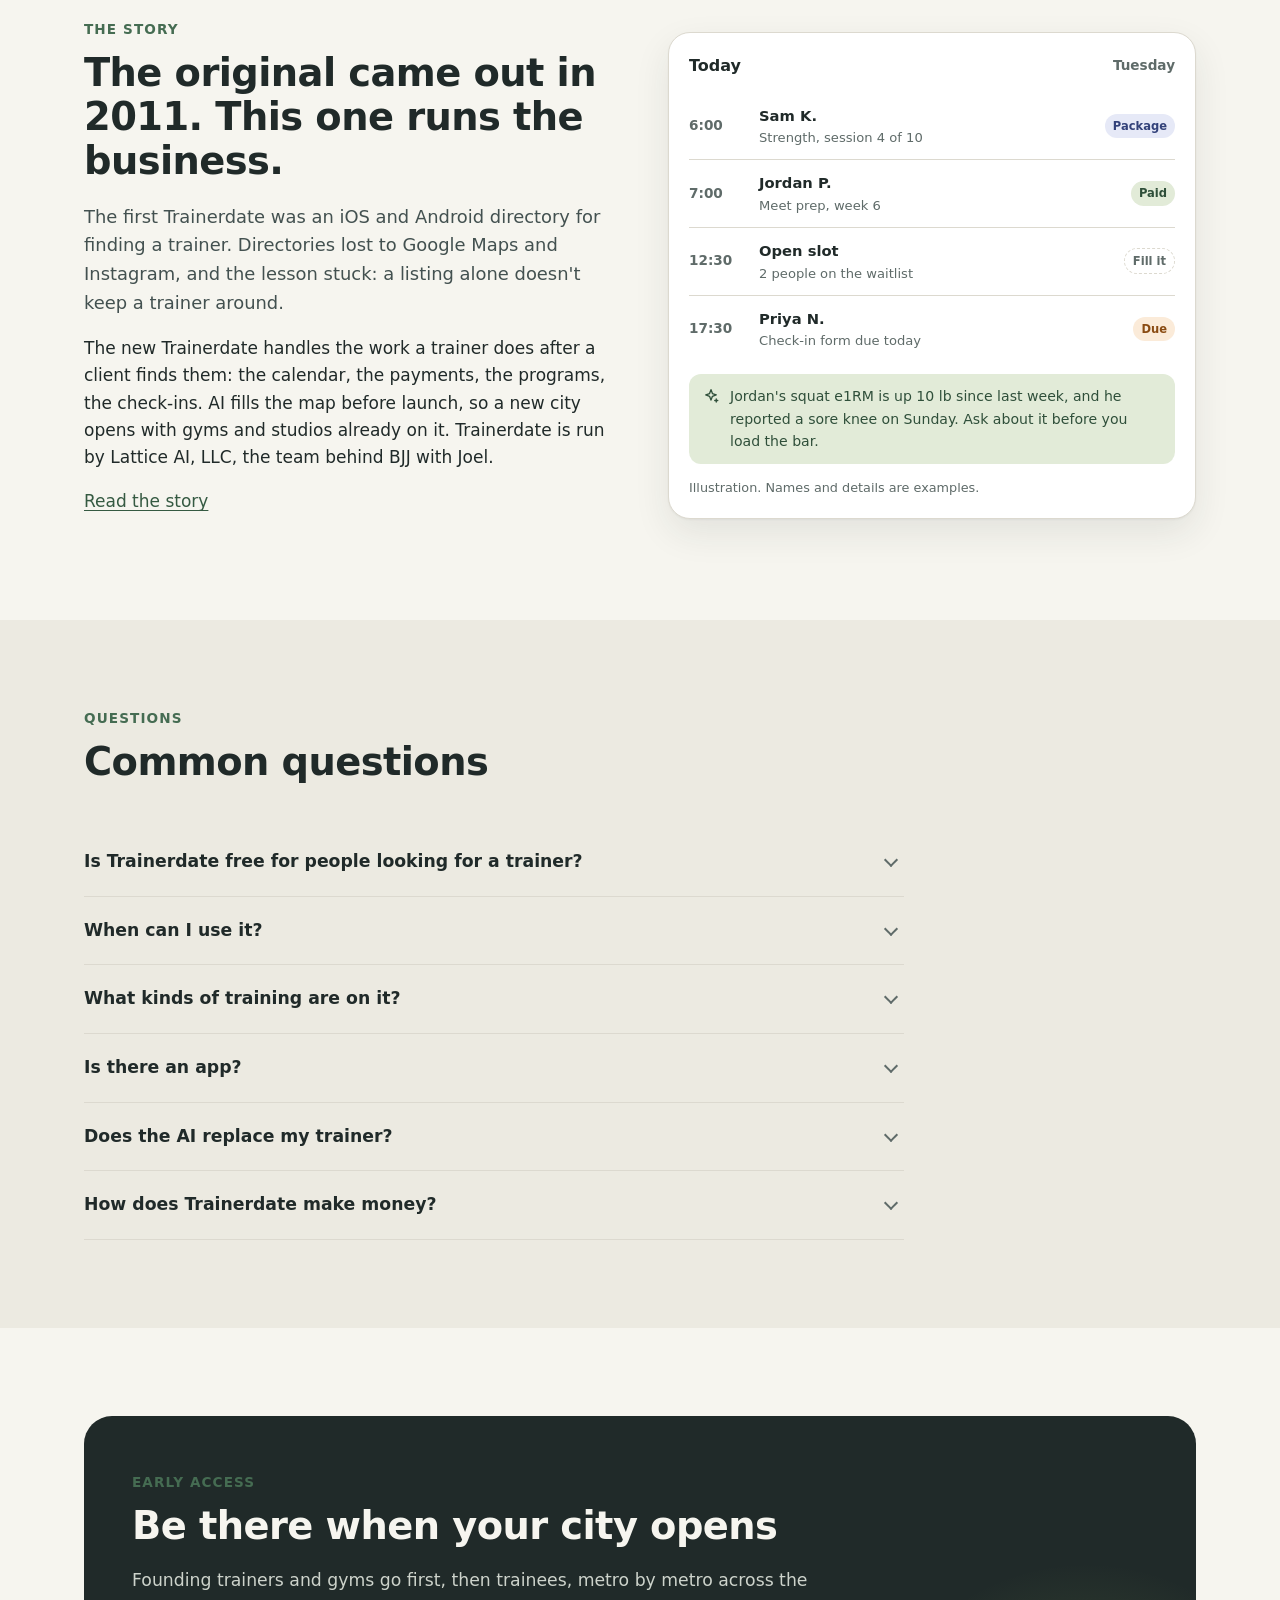
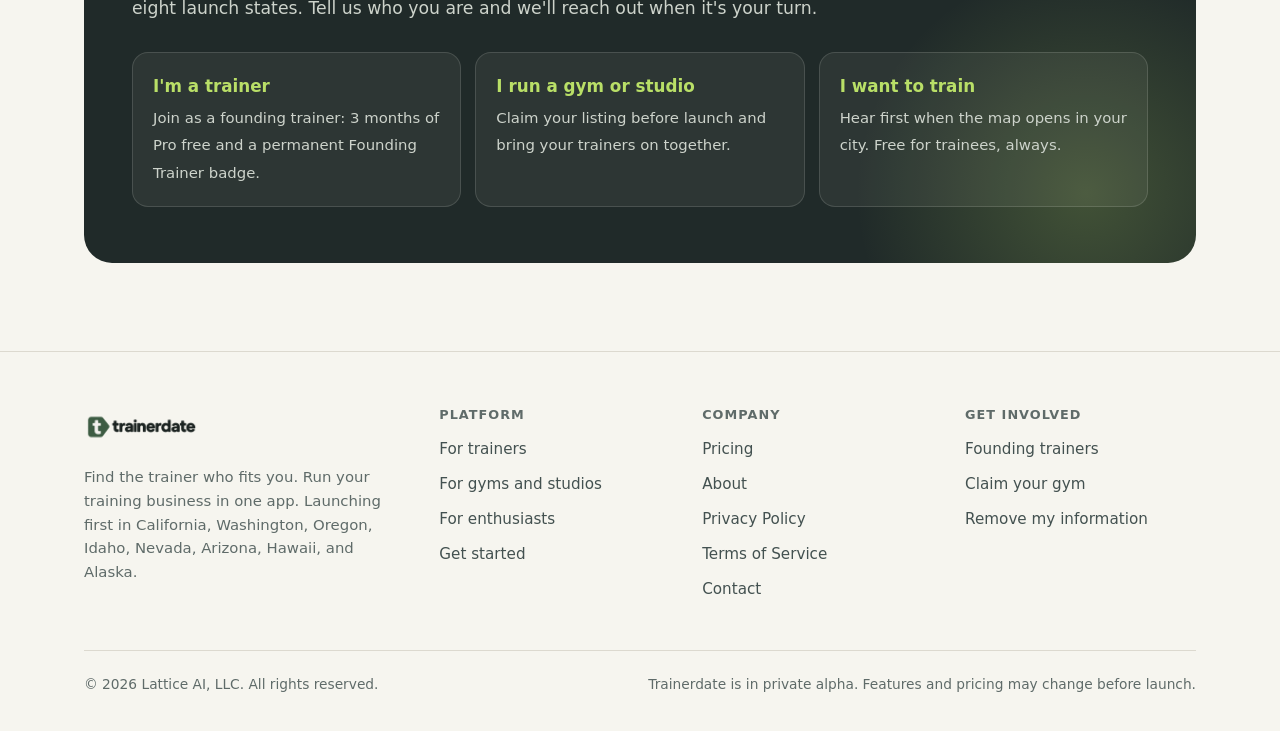
==== commit 9079c848: "Add the Privacy Policy and Terms of Service pages, a /private redirect, and footer links Co-Authored" ====
--- a/index.html
+++ b/index.html
@@ -450,6 +450,8 @@
           <ul>
             <li><a href="pricing.html">Pricing</a></li>
             <li><a href="about.html">About</a></li>
+            <li><a href="privacy.html">Privacy Policy</a></li>
+            <li><a href="terms.html">Terms of Service</a></li>
             <li><a href="mailto:hello@latticetech.ai?subject=Hello%20Trainerdate">Contact</a></li>
           </ul>
         </div>
